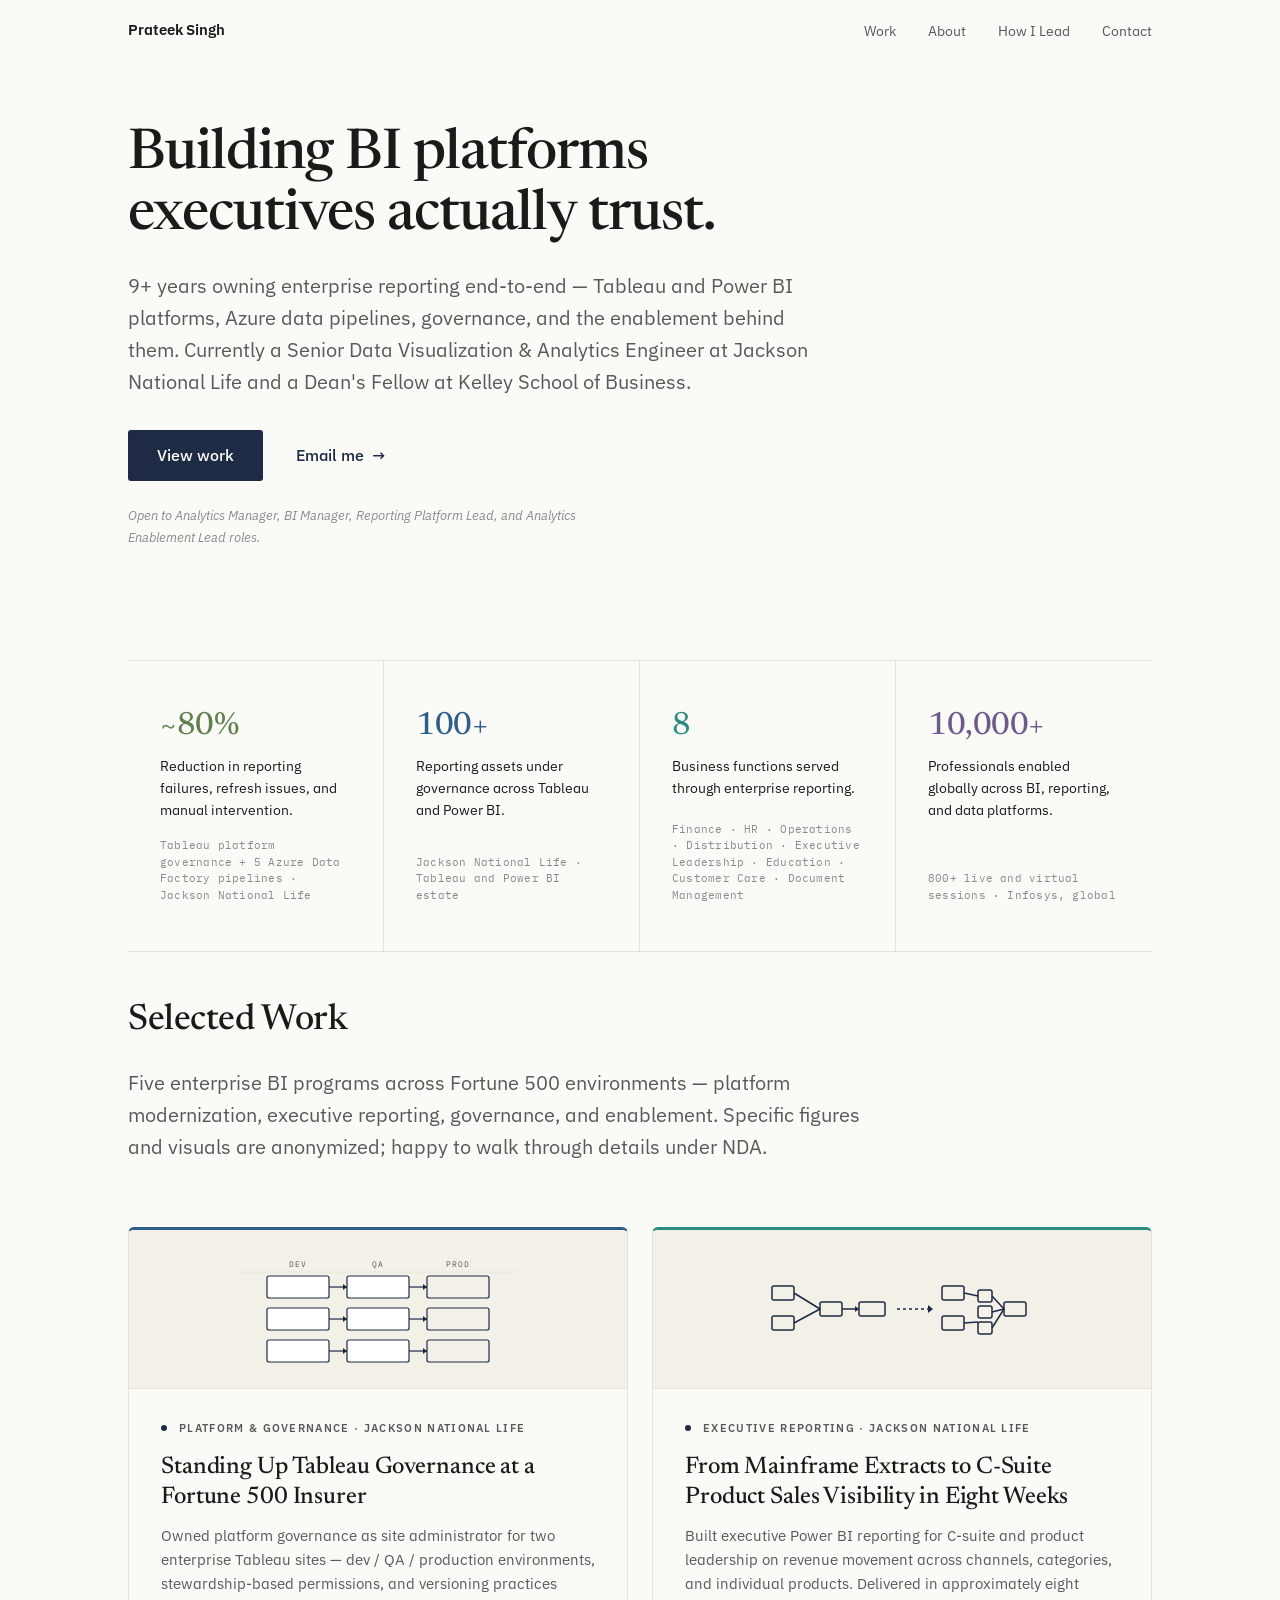
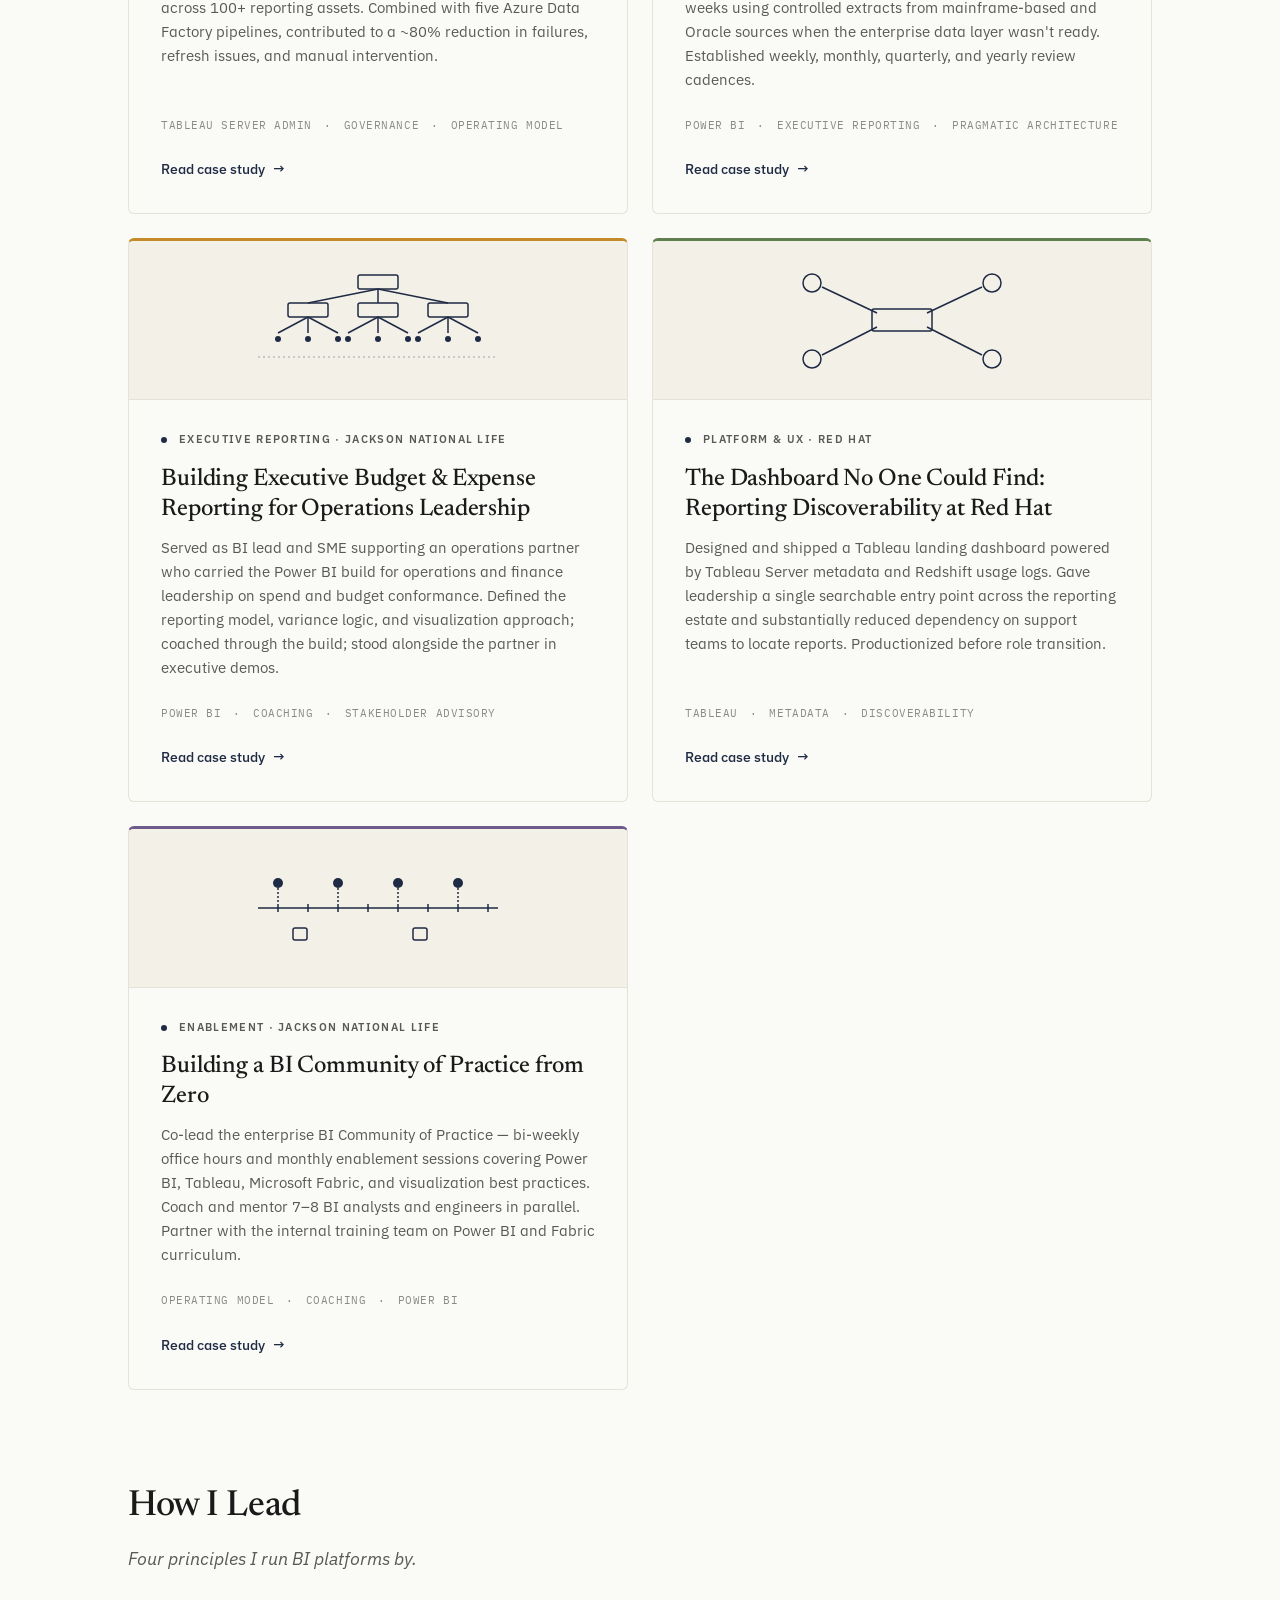
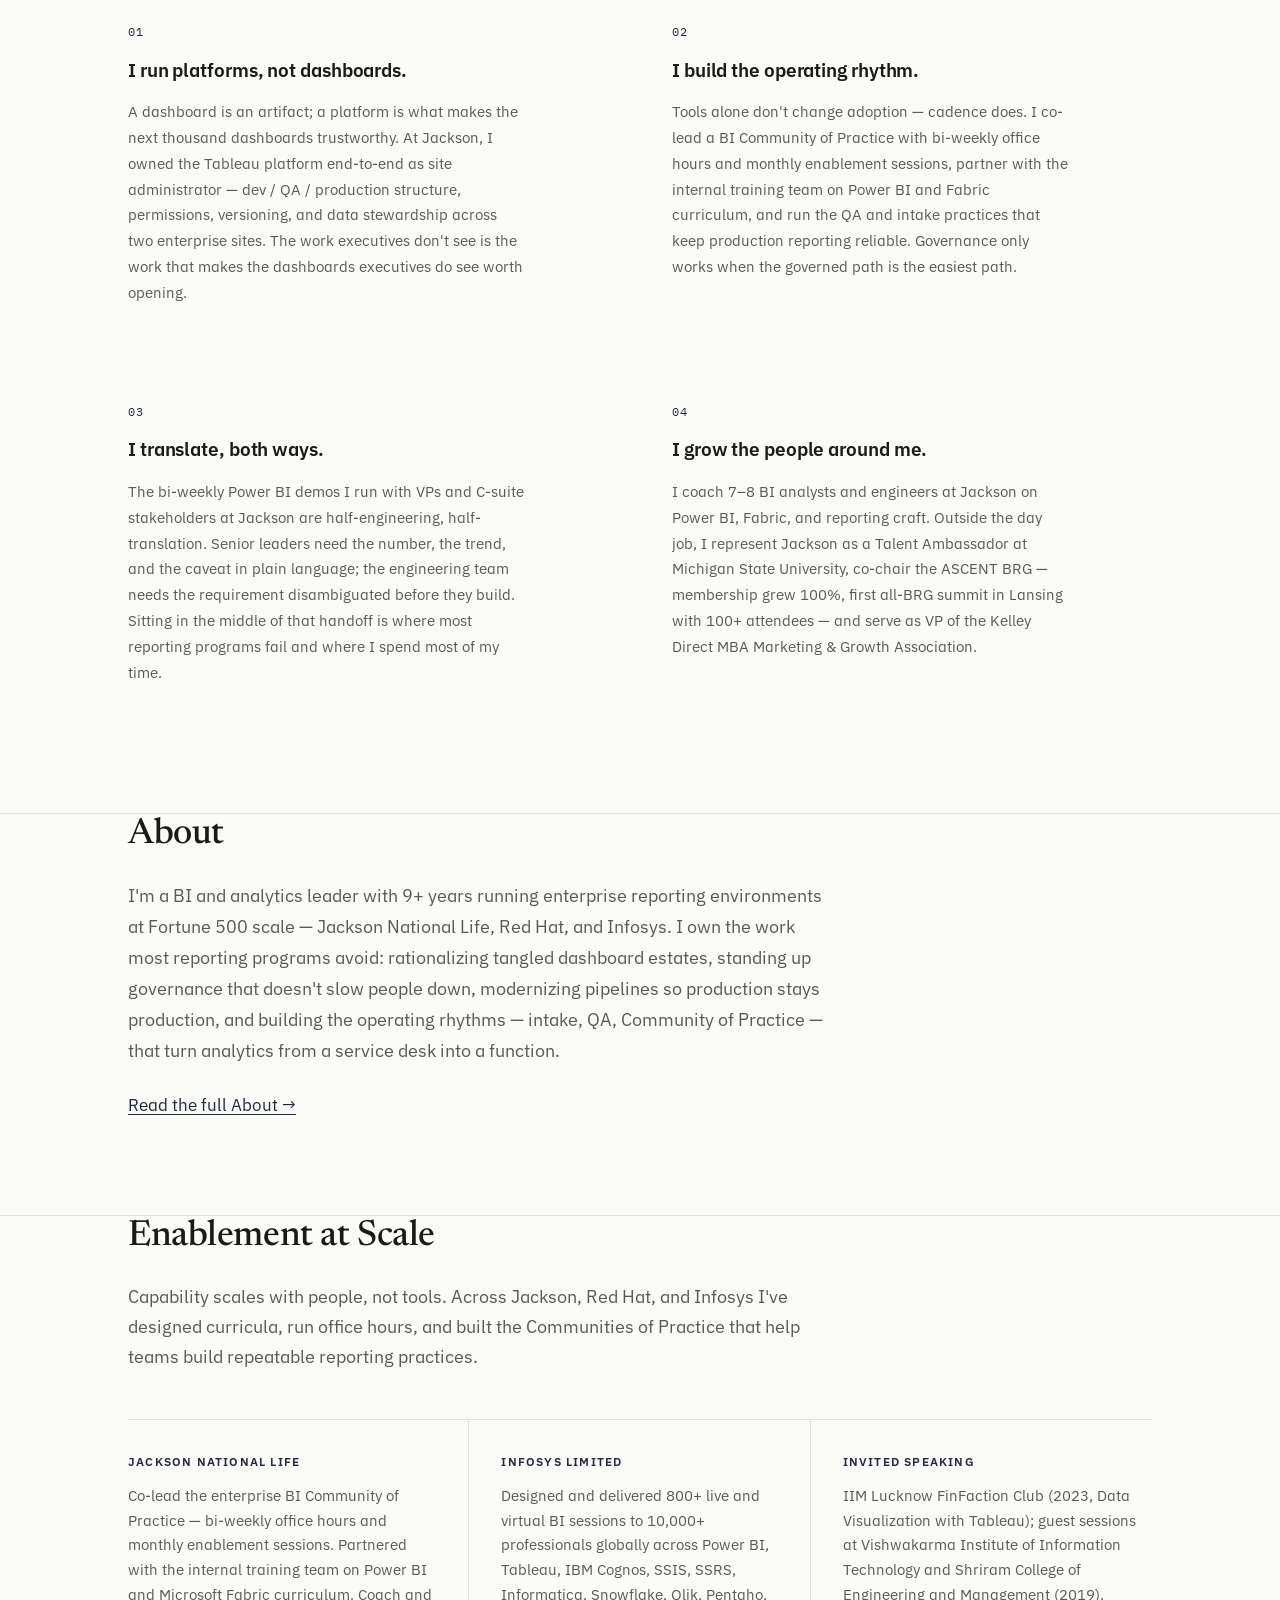
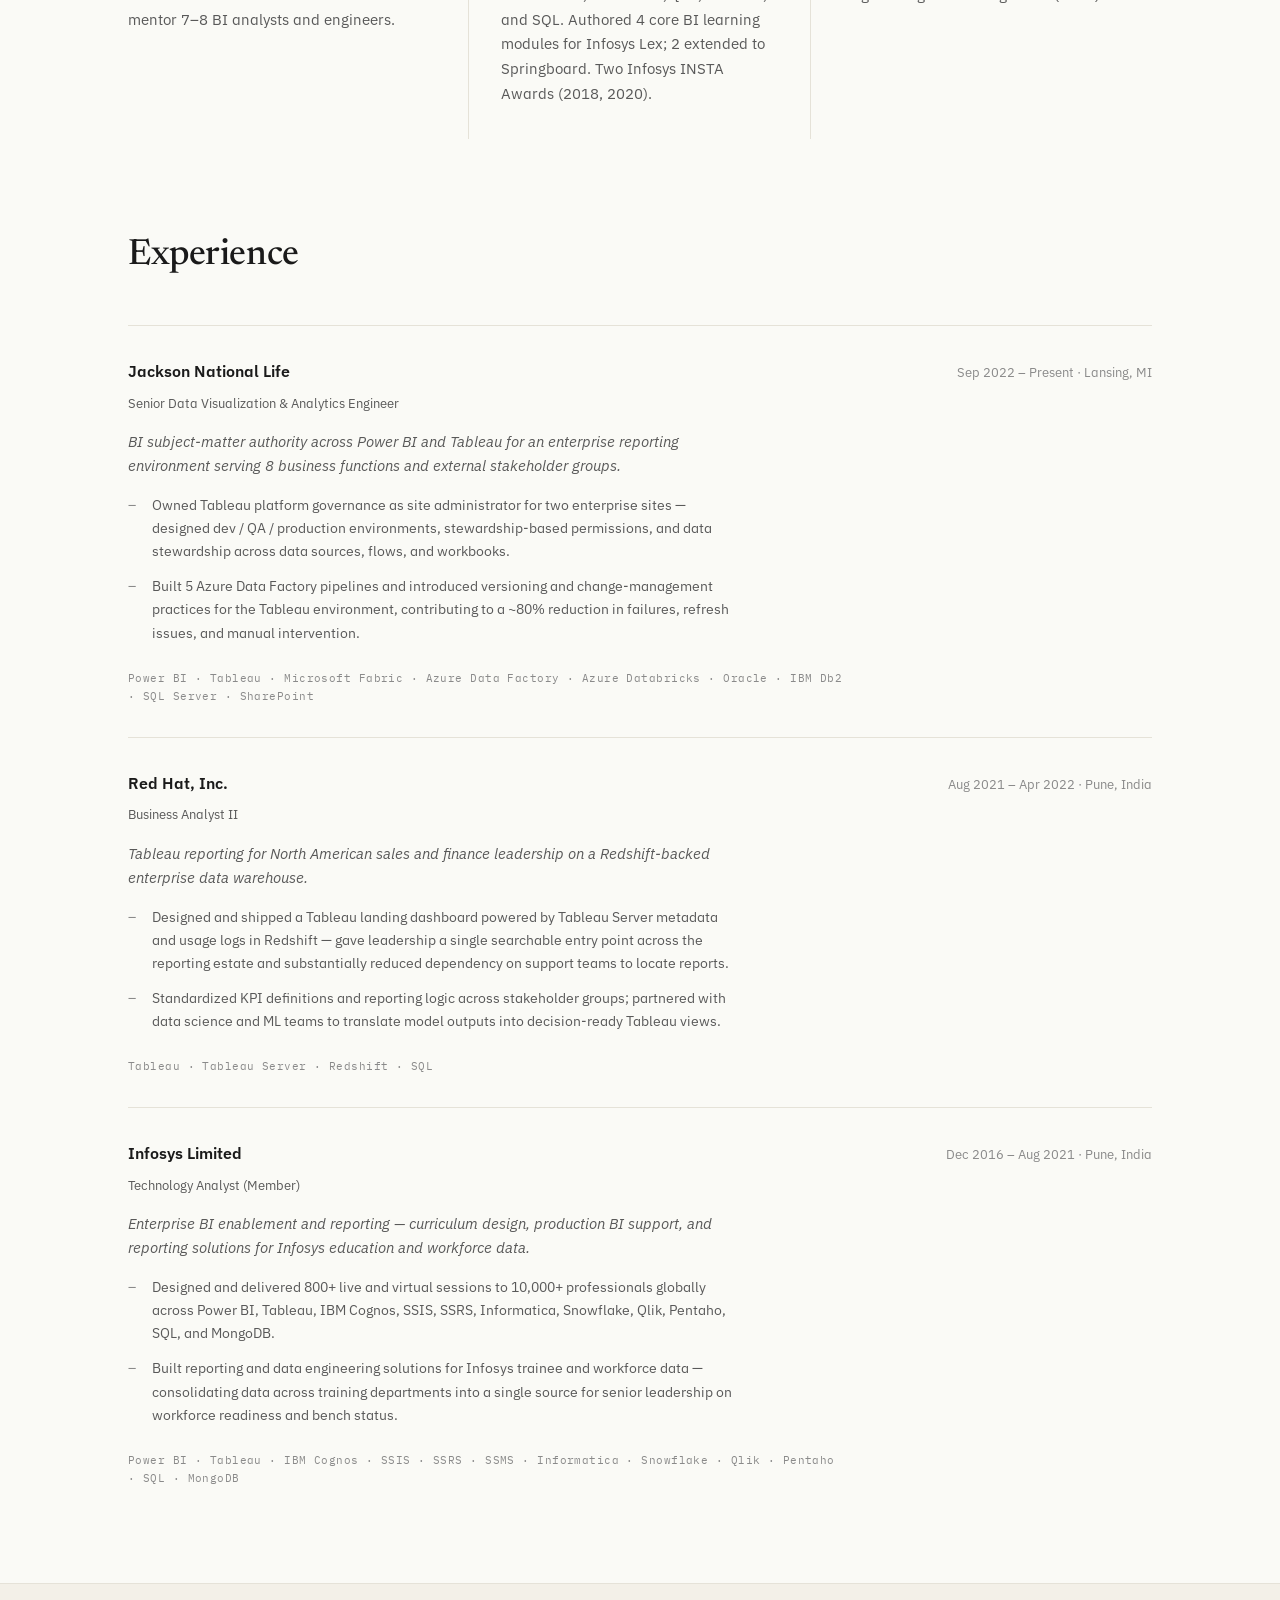
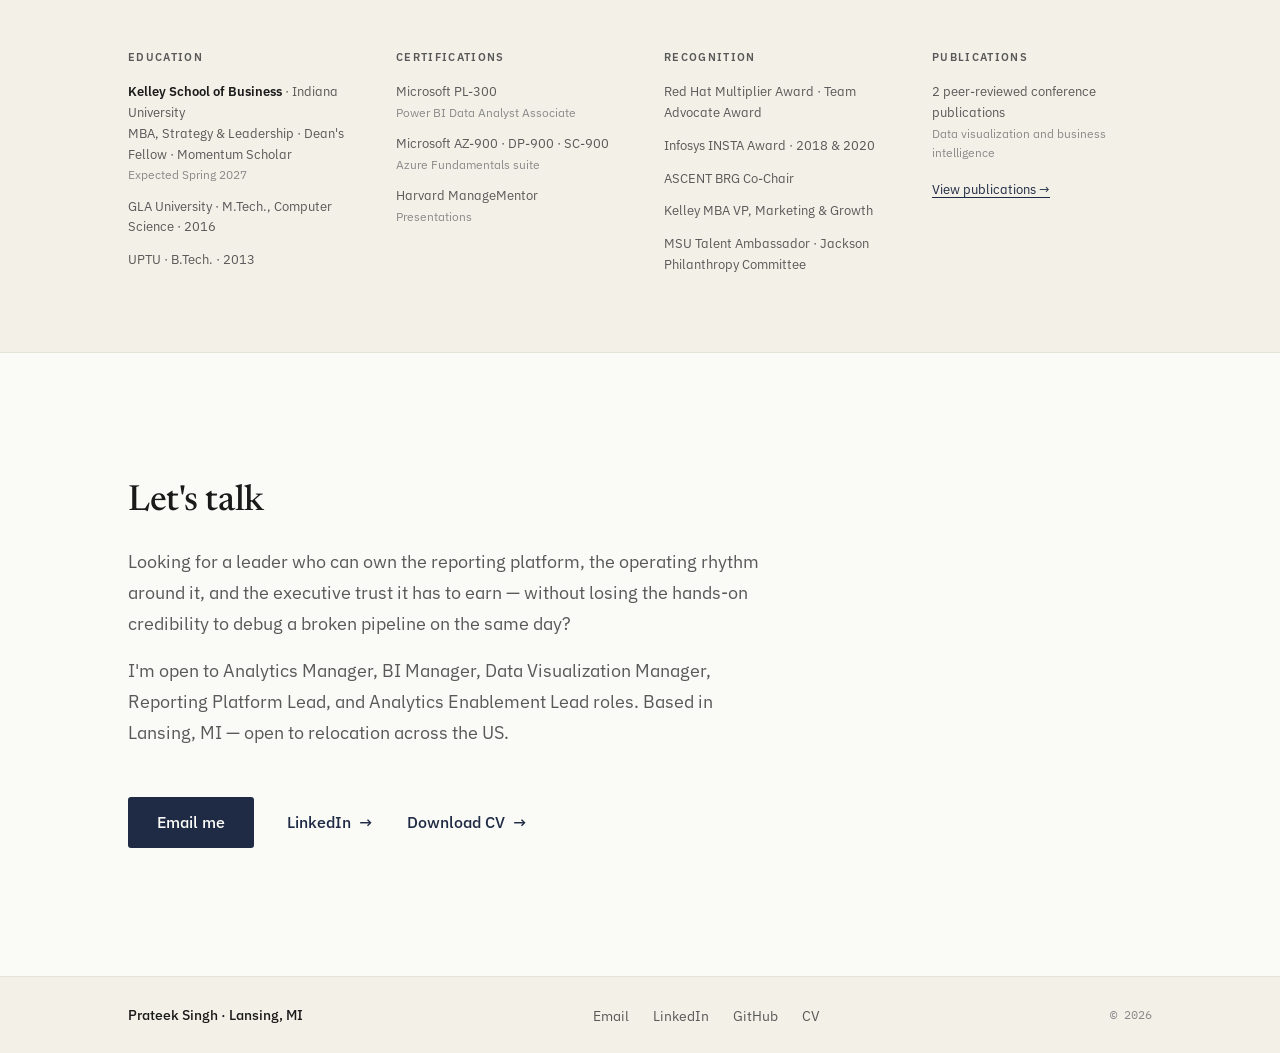
==== index.html @ f52dadfe "Add files via upload" ====
<!DOCTYPE html>
<html lang="en">
<head>
  <meta charset="UTF-8">
  <meta name="viewport" content="width=device-width, initial-scale=1.0">
  <title>Prateek Singh — Analytics &amp; BI Leader</title>
  <meta name="description" content="Building BI platforms executives actually trust. 9+ years owning enterprise reporting end-to-end — Tableau and Power BI platforms, Azure data pipelines, governance, and the enablement behind them.">

  <!-- Open Graph -->
  <meta property="og:title" content="Prateek Singh — Analytics &amp; BI Leader">
  <meta property="og:description" content="Building BI platforms executives actually trust. Reporting platforms, governance, executive reporting, and the teams that run them.">
  <meta property="og:type" content="website">

  <!-- Fonts -->
  <link rel="preconnect" href="https://fonts.googleapis.com">
  <link rel="preconnect" href="https://fonts.gstatic.com" crossorigin>
  <link href="https://fonts.googleapis.com/css2?family=Newsreader:ital,opsz,wght@0,6..72,400;0,6..72,500;0,6..72,600;1,6..72,400&amp;family=IBM+Plex+Sans:wght@400;500;600;700&amp;family=IBM+Plex+Mono:wght@400;500&amp;display=swap" rel="stylesheet">

  <!-- Styles -->
  <link rel="stylesheet" href="styles/tokens.css">
  <link rel="stylesheet" href="styles/base.css">
  <link rel="stylesheet" href="styles/layout.css">
  <link rel="stylesheet" href="styles/components.css">
</head>
<body>

  <a href="#main" class="skip-link">Skip to main content</a>

  <!-- ============================================================
       Site header / Navigation
       ============================================================ -->
  <header class="site-header">
    <nav class="site-nav" aria-label="Primary">
      <a href="./" class="wordmark">Prateek Singh</a>

      <ul class="nav-links">
        <li><a href="./work/">Work</a></li>
        <li><a href="./about/">About</a></li>
        <li><a href="#how-i-lead">How I Lead</a></li>
        <li><a href="#contact">Contact</a></li>
      </ul>

      <button type="button" class="nav-toggle" aria-label="Open navigation menu">Menu</button>
    </nav>
  </header>

  <main id="main">

    <!-- ============================================================
         Hero
         ============================================================ -->
    <section class="hero" aria-labelledby="hero-title">
      <div class="container">
        <h1 id="hero-title" class="hero-title">Building BI platforms executives actually trust.</h1>

        <p class="hero-lead">
          9+ years owning enterprise reporting end-to-end — Tableau and Power BI platforms, Azure data pipelines, governance, and the enablement behind them. Currently a Senior Data Visualization &amp; Analytics Engineer at Jackson National Life and a Dean's Fellow at Kelley School of Business.
        </p>

        <div class="cta-group">
          <a href="#work" class="btn btn-primary btn-lg">View work</a>
          <a href="mailto:prateek.singh22@outlook.com" class="btn btn-secondary btn-lg">Email me <span class="arrow" aria-hidden="true">→</span></a>
        </div>

        <p class="openness">
          Open to Analytics Manager, BI Manager, Reporting Platform Lead, and Analytics Enablement Lead roles.
        </p>
      </div>
    </section>


    <!-- ============================================================
         Four hero metrics
         ============================================================ -->
    <section class="section section--tight" aria-labelledby="metrics-heading">
      <h2 id="metrics-heading" class="sr-only">Career highlights</h2>
      <div class="container">
        <div class="metric-grid">

          <article class="metric metric--green">
            <p class="anchor">~80%</p>
            <p class="body">Reduction in reporting failures, refresh issues, and manual intervention.</p>
            <p class="source">Tableau platform governance + 5 Azure Data Factory pipelines · Jackson National Life</p>
          </article>

          <article class="metric metric--blue">
            <p class="anchor">100+</p>
            <p class="body">Reporting assets under governance across Tableau and Power BI.</p>
            <p class="source">Jackson National Life · Tableau and Power BI estate</p>
          </article>

          <article class="metric metric--teal">
            <p class="anchor">8</p>
            <p class="body">Business functions served through enterprise reporting.</p>
            <p class="source">Finance · HR · Operations · Distribution · Executive Leadership · Education · Customer Care · Document Management</p>
          </article>

          <article class="metric metric--plum">
            <p class="anchor">10,000+</p>
            <p class="body">Professionals enabled globally across BI, reporting, and data platforms.</p>
            <p class="source">800+ live and virtual sessions · Infosys, global</p>
          </article>

        </div>
      </div>
    </section>


    <!-- ============================================================
         Selected Work
         ============================================================ -->
    <section class="section" id="work" aria-labelledby="work-heading">
      <div class="container">

        <h2 id="work-heading">Selected Work</h2>

        <p class="work-intro">
          Five enterprise BI programs across Fortune 500 environments — platform modernization, executive reporting, governance, and enablement. Specific figures and visuals are anonymized; happy to walk through details under NDA.
        </p>

        <div class="card-grid">

          <!-- =================================================
               Card 1 — Tableau Governance
               ================================================= -->
          <article class="case-card case-card--blue">
            <div class="card-visual" aria-hidden="true">
              <!-- Environment & Promotion Model — card preview
                   Simplified: column labels + 3×3 grid; Production column differentiated.
                   Full annotated diagram lives on the case study page. -->
              <svg viewBox="0 0 280 110" xmlns="http://www.w3.org/2000/svg">
                <style>
                  .cv-hdr  { fill: #F3F0E8; }
                  .cv-rule { stroke: #E5E2D8; stroke-width: 0.8; fill: none; }
                  .cv-box  { fill: #FFFFFF; stroke: #1F2A44; stroke-width: 1.2; }
                  .cv-prod { fill: #F3F0E8; stroke: #1F2A44; stroke-width: 1.2; }
                  .cv-arr  { stroke: #1F2A44; stroke-width: 1.2; fill: none; }
                  .cv-ahd  { fill: #1F2A44; stroke: none; }
                  .cv-col  { font-family: 'IBM Plex Mono', monospace; font-size: 8px;
                             letter-spacing: 1px; fill: #595959; text-anchor: middle; dominant-baseline: central; }
                </style>

                <!-- Header band -->
                <rect x="0" y="0" width="280" height="18" class="cv-hdr"/>
                <line x1="0" y1="18" x2="280" y2="18" class="cv-rule"/>

                <!-- Column labels -->
                <text x="60"  y="10" class="cv-col">DEV</text>
                <text x="140" y="10" class="cv-col">QA</text>
                <text x="220" y="10" class="cv-col">PROD</text>

                <!-- Row 1: Data Sources -->
                <rect x="29"  y="22" width="62" height="22" rx="2" class="cv-box"/>
                <rect x="109" y="22" width="62" height="22" rx="2" class="cv-box"/>
                <rect x="189" y="22" width="62" height="22" rx="2" class="cv-prod"/>
                <line x1="91" y1="33" x2="109" y2="33" class="cv-arr"/>
                <polygon points="105,30 109,33 105,36" class="cv-ahd"/>
                <line x1="171" y1="33" x2="189" y2="33" class="cv-arr"/>
                <polygon points="185,30 189,33 185,36" class="cv-ahd"/>

                <!-- Row 2: Flows -->
                <rect x="29"  y="54" width="62" height="22" rx="2" class="cv-box"/>
                <rect x="109" y="54" width="62" height="22" rx="2" class="cv-box"/>
                <rect x="189" y="54" width="62" height="22" rx="2" class="cv-prod"/>
                <line x1="91" y1="65" x2="109" y2="65" class="cv-arr"/>
                <polygon points="105,62 109,65 105,68" class="cv-ahd"/>
                <line x1="171" y1="65" x2="189" y2="65" class="cv-arr"/>
                <polygon points="185,62 189,65 185,68" class="cv-ahd"/>

                <!-- Row 3: Workbooks -->
                <rect x="29"  y="86" width="62" height="22" rx="2" class="cv-box"/>
                <rect x="109" y="86" width="62" height="22" rx="2" class="cv-box"/>
                <rect x="189" y="86" width="62" height="22" rx="2" class="cv-prod"/>
                <line x1="91" y1="97" x2="109" y2="97" class="cv-arr"/>
                <polygon points="105,94 109,97 105,100" class="cv-ahd"/>
                <line x1="171" y1="97" x2="189" y2="97" class="cv-arr"/>
                <polygon points="185,94 189,97 185,100" class="cv-ahd"/>
              </svg>
            </div>
            <div class="card-body">
              <div class="category-badge"><span class="dot dot--blue"></span>Platform &amp; Governance · Jackson National Life</div>
              <h3 class="case-title">Standing Up Tableau Governance at a Fortune 500 Insurer</h3>
              <p class="summary">
                Owned platform governance as site administrator for two enterprise Tableau sites — dev / QA / production environments, stewardship-based permissions, and versioning practices across 100+ reporting assets. Combined with five Azure Data Factory pipelines, contributed to a ~80% reduction in failures, refresh issues, and manual intervention.
              </p>
              <ul class="tags">
                <li class="tag">Tableau Server Admin</li>
                <li class="tag">Governance</li>
                <li class="tag">Operating Model</li>
              </ul>
              <a href="./work/tableau-governance/" class="case-cta">Read case study <span class="arrow" aria-hidden="true">→</span></a>
            </div>
          </article>


          <!-- =================================================
               Card 2 — Eight-Week C-Suite Product Sales
               ================================================= -->
          <article class="case-card case-card--teal">
            <div class="card-visual" aria-hidden="true">
              <!-- Interim → target architecture, two-state -->
              <svg viewBox="0 0 280 110" xmlns="http://www.w3.org/2000/svg">
                <g stroke="#1F2A44" stroke-width="1.5" fill="none">
                  <!-- Left cluster: interim -->
                  <rect x="10" y="32" width="22" height="14" rx="2"/>
                  <rect x="10" y="62" width="22" height="14" rx="2"/>
                  <line x1="32" y1="39" x2="58" y2="55"/>
                  <line x1="32" y1="69" x2="58" y2="55"/>
                  <rect x="58" y="48" width="22" height="14" rx="2"/>
                  <line x1="80" y1="55" x2="96" y2="55"/>
                  <polygon points="93,52 97,55 93,58" fill="#1F2A44" stroke="none"/>
                  <rect x="97" y="48" width="26" height="14" rx="2"/>

                  <!-- Migration arrow -->
                  <line x1="135" y1="55" x2="170" y2="55" stroke-dasharray="3 3"/>
                  <polygon points="166,51 171,55 166,59" fill="#1F2A44" stroke="none"/>

                  <!-- Right cluster: target with staged layers -->
                  <rect x="180" y="32" width="22" height="14" rx="2"/>
                  <rect x="180" y="62" width="22" height="14" rx="2"/>
                  <line x1="202" y1="39" x2="216" y2="42"/>
                  <line x1="202" y1="69" x2="216" y2="68"/>
                  <rect x="216" y="36" width="14" height="12" rx="2"/>
                  <rect x="216" y="52" width="14" height="12" rx="2"/>
                  <rect x="216" y="68" width="14" height="12" rx="2"/>
                  <line x1="230" y1="42" x2="242" y2="55"/>
                  <line x1="230" y1="58" x2="242" y2="55"/>
                  <line x1="230" y1="74" x2="242" y2="55"/>
                  <rect x="242" y="48" width="22" height="14" rx="2"/>
                </g>
              </svg>
            </div>
            <div class="card-body">
              <div class="category-badge"><span class="dot dot--teal"></span>Executive Reporting · Jackson National Life</div>
              <h3 class="case-title">From Mainframe Extracts to C-Suite Product Sales Visibility in Eight Weeks</h3>
              <p class="summary">
                Built executive Power BI reporting for C-suite and product leadership on revenue movement across channels, categories, and individual products. Delivered in approximately eight weeks using controlled extracts from mainframe-based and Oracle sources when the enterprise data layer wasn't ready. Established weekly, monthly, quarterly, and yearly review cadences.
              </p>
              <ul class="tags">
                <li class="tag">Power BI</li>
                <li class="tag">Executive Reporting</li>
                <li class="tag">Pragmatic Architecture</li>
              </ul>
              <a href="./work/c-suite-product-sales/" class="case-cta">Read case study <span class="arrow" aria-hidden="true">→</span></a>
            </div>
          </article>


          <!-- =================================================
               Card 3 — Executive Budget & Expense Reporting
               ================================================= -->
          <article class="case-card case-card--amber">
            <div class="card-visual" aria-hidden="true">
              <!-- Spend rollup hierarchy: 3-level org tree -->
              <svg viewBox="0 0 280 110" xmlns="http://www.w3.org/2000/svg">
                <g stroke="#1F2A44" stroke-width="1.5" fill="none">
                  <!-- Top node -->
                  <rect x="120" y="10" width="40" height="14" rx="2"/>
                  <!-- Connectors to level 2 -->
                  <line x1="140" y1="24" x2="70"  y2="38"/>
                  <line x1="140" y1="24" x2="140" y2="38"/>
                  <line x1="140" y1="24" x2="210" y2="38"/>
                  <!-- Level 2 nodes -->
                  <rect x="50"  y="38" width="40" height="14" rx="2"/>
                  <rect x="120" y="38" width="40" height="14" rx="2"/>
                  <rect x="190" y="38" width="40" height="14" rx="2"/>
                  <!-- Connectors to level 3 -->
                  <line x1="70"  y1="52" x2="40"  y2="68"/>
                  <line x1="70"  y1="52" x2="70"  y2="68"/>
                  <line x1="70"  y1="52" x2="100" y2="68"/>
                  <line x1="140" y1="52" x2="110" y2="68"/>
                  <line x1="140" y1="52" x2="140" y2="68"/>
                  <line x1="140" y1="52" x2="170" y2="68"/>
                  <line x1="210" y1="52" x2="180" y2="68"/>
                  <line x1="210" y1="52" x2="210" y2="68"/>
                  <line x1="210" y1="52" x2="240" y2="68"/>
                </g>
                <g fill="#1F2A44">
                  <circle cx="40"  cy="74" r="3"/>
                  <circle cx="70"  cy="74" r="3"/>
                  <circle cx="100" cy="74" r="3"/>
                  <circle cx="110" cy="74" r="3"/>
                  <circle cx="140" cy="74" r="3"/>
                  <circle cx="170" cy="74" r="3"/>
                  <circle cx="180" cy="74" r="3"/>
                  <circle cx="210" cy="74" r="3"/>
                  <circle cx="240" cy="74" r="3"/>
                </g>
                <!-- Variance band hint -->
                <g stroke="#1F2A44" stroke-width="1" fill="none" opacity="0.4">
                  <line x1="20" y1="92" x2="260" y2="92" stroke-dasharray="2 3"/>
                </g>
              </svg>
            </div>
            <div class="card-body">
              <div class="category-badge"><span class="dot dot--amber"></span>Executive Reporting · Jackson National Life</div>
              <h3 class="case-title">Building Executive Budget &amp; Expense Reporting for Operations Leadership</h3>
              <p class="summary">
                Served as BI lead and SME supporting an operations partner who carried the Power BI build for operations and finance leadership on spend and budget conformance. Defined the reporting model, variance logic, and visualization approach; coached through the build; stood alongside the partner in executive demos.
              </p>
              <ul class="tags">
                <li class="tag">Power BI</li>
                <li class="tag">Coaching</li>
                <li class="tag">Stakeholder Advisory</li>
              </ul>
              <a href="./work/executive-budget/" class="case-cta">Read case study <span class="arrow" aria-hidden="true">→</span></a>
            </div>
          </article>


          <!-- =================================================
               Card 4 — Discoverability at Red Hat
               ================================================= -->
          <article class="case-card case-card--green">
            <div class="card-visual" aria-hidden="true">
              <!-- Hub-and-spoke: landing dashboard with 4 discovery patterns -->
              <svg viewBox="0 0 280 110" xmlns="http://www.w3.org/2000/svg">
                <g stroke="#1F2A44" stroke-width="1.5" fill="none">
                  <!-- Central hub -->
                  <rect x="110" y="44" width="60" height="22" rx="2"/>
                  <!-- Upper-left spoke -->
                  <line x1="115" y1="48" x2="60"  y2="22"/>
                  <circle cx="50" cy="18" r="9"/>
                  <!-- Upper-right spoke -->
                  <line x1="165" y1="48" x2="220" y2="22"/>
                  <circle cx="230" cy="18" r="9"/>
                  <!-- Lower-left spoke -->
                  <line x1="115" y1="62" x2="60"  y2="90"/>
                  <circle cx="50" cy="94" r="9"/>
                  <!-- Lower-right spoke -->
                  <line x1="165" y1="62" x2="220" y2="90"/>
                  <circle cx="230" cy="94" r="9"/>
                </g>
              </svg>
            </div>
            <div class="card-body">
              <div class="category-badge"><span class="dot dot--green"></span>Platform &amp; UX · Red Hat</div>
              <h3 class="case-title">The Dashboard No One Could Find: Reporting Discoverability at Red Hat</h3>
              <p class="summary">
                Designed and shipped a Tableau landing dashboard powered by Tableau Server metadata and Redshift usage logs. Gave leadership a single searchable entry point across the reporting estate and substantially reduced dependency on support teams to locate reports. Productionized before role transition.
              </p>
              <ul class="tags">
                <li class="tag">Tableau</li>
                <li class="tag">Metadata</li>
                <li class="tag">Discoverability</li>
              </ul>
              <a href="./work/dashboard-discovery/" class="case-cta">Read case study <span class="arrow" aria-hidden="true">→</span></a>
            </div>
          </article>


          <!-- =================================================
               Card 5 — BI Community of Practice
               ================================================= -->
          <article class="case-card case-card--plum">
            <div class="card-visual" aria-hidden="true">
              <!-- Operating rhythm: cadence timeline with bi-weekly OH + monthly enablement -->
              <svg viewBox="0 0 280 110" xmlns="http://www.w3.org/2000/svg">
                <g stroke="#1F2A44" stroke-width="1.5" fill="none">
                  <!-- Timeline baseline -->
                  <line x1="20" y1="55" x2="260" y2="55"/>
                  <!-- Week ticks -->
                  <line x1="40"  y1="51" x2="40"  y2="59"/>
                  <line x1="70"  y1="51" x2="70"  y2="59"/>
                  <line x1="100" y1="51" x2="100" y2="59"/>
                  <line x1="130" y1="51" x2="130" y2="59"/>
                  <line x1="160" y1="51" x2="160" y2="59"/>
                  <line x1="190" y1="51" x2="190" y2="59"/>
                  <line x1="220" y1="51" x2="220" y2="59"/>
                  <line x1="250" y1="51" x2="250" y2="59"/>
                  <!-- Bi-weekly office hours: dots above + connecting dashed -->
                  <line x1="40"  y1="35" x2="40"  y2="51" stroke-dasharray="2 2"/>
                  <line x1="100" y1="35" x2="100" y2="51" stroke-dasharray="2 2"/>
                  <line x1="160" y1="35" x2="160" y2="51" stroke-dasharray="2 2"/>
                  <line x1="220" y1="35" x2="220" y2="51" stroke-dasharray="2 2"/>
                </g>
                <g fill="#1F2A44">
                  <circle cx="40"  cy="30" r="5"/>
                  <circle cx="100" cy="30" r="5"/>
                  <circle cx="160" cy="30" r="5"/>
                  <circle cx="220" cy="30" r="5"/>
                </g>
                <!-- Monthly enablement: larger blocks below baseline -->
                <g stroke="#1F2A44" stroke-width="1.5" fill="none">
                  <rect x="55"  y="75" width="14" height="12" rx="2"/>
                  <rect x="175" y="75" width="14" height="12" rx="2"/>
                </g>
              </svg>
            </div>
            <div class="card-body">
              <div class="category-badge"><span class="dot dot--plum"></span>Enablement · Jackson National Life</div>
              <h3 class="case-title">Building a BI Community of Practice from Zero</h3>
              <p class="summary">
                Co-lead the enterprise BI Community of Practice — bi-weekly office hours and monthly enablement sessions covering Power BI, Tableau, Microsoft Fabric, and visualization best practices. Coach and mentor 7–8 BI analysts and engineers in parallel. Partner with the internal training team on Power BI and Fabric curriculum.
              </p>
              <ul class="tags">
                <li class="tag">Operating Model</li>
                <li class="tag">Coaching</li>
                <li class="tag">Power BI</li>
              </ul>
              <a href="./work/bi-cop/" class="case-cta">Read case study <span class="arrow" aria-hidden="true">→</span></a>
            </div>
          </article>

        </div>
      </div>
    </section>



    <!-- ============================================================
         How I Lead
         ============================================================ -->
    <section class="section section--large" id="how-i-lead" aria-labelledby="hil-heading">
      <div class="container">

        <h2 id="hil-heading">How I Lead</h2>
        <p class="section-intro">Four principles I run BI platforms by.</p>

        <div class="principle-grid">

          <article class="principle">
            <span class="principle-num" aria-hidden="true">01</span>
            <h3 class="principle-title">I run platforms, not dashboards.</h3>
            <p class="principle-body">A dashboard is an artifact; a platform is what makes the next thousand dashboards trustworthy. At Jackson, I owned the Tableau platform end-to-end as site administrator — dev / QA / production structure, permissions, versioning, and data stewardship across two enterprise sites. The work executives don't see is the work that makes the dashboards executives do see worth opening.</p>
          </article>

          <article class="principle">
            <span class="principle-num" aria-hidden="true">02</span>
            <h3 class="principle-title">I build the operating rhythm.</h3>
            <p class="principle-body">Tools alone don't change adoption — cadence does. I co-lead a BI Community of Practice with bi-weekly office hours and monthly enablement sessions, partner with the internal training team on Power BI and Fabric curriculum, and run the QA and intake practices that keep production reporting reliable. Governance only works when the governed path is the easiest path.</p>
          </article>

          <article class="principle">
            <span class="principle-num" aria-hidden="true">03</span>
            <h3 class="principle-title">I translate, both ways.</h3>
            <p class="principle-body">The bi-weekly Power BI demos I run with VPs and C-suite stakeholders at Jackson are half-engineering, half-translation. Senior leaders need the number, the trend, and the caveat in plain language; the engineering team needs the requirement disambiguated before they build. Sitting in the middle of that handoff is where most reporting programs fail and where I spend most of my time.</p>
          </article>

          <article class="principle">
            <span class="principle-num" aria-hidden="true">04</span>
            <h3 class="principle-title">I grow the people around me.</h3>
            <p class="principle-body">I coach 7–8 BI analysts and engineers at Jackson on Power BI, Fabric, and reporting craft. Outside the day job, I represent Jackson as a Talent Ambassador at Michigan State University, co-chair the ASCENT BRG — membership grew 100%, first all-BRG summit in Lansing with 100+ attendees — and serve as VP of the Kelley Direct MBA Marketing &amp; Growth Association.</p>
          </article>

        </div>
      </div>
    </section>


    <!-- ============================================================
         About preview
         ============================================================ -->
    <section class="section about-preview" aria-labelledby="about-heading">
      <div class="container">

        <h2 id="about-heading">About</h2>
        <p class="about-body" id="about-intro">I'm a BI and analytics leader with 9+ years running enterprise reporting environments at Fortune 500 scale — Jackson National Life, Red Hat, and Infosys. I own the work most reporting programs avoid: rationalizing tangled dashboard estates, standing up governance that doesn't slow people down, modernizing pipelines so production stays production, and building the operating rhythms — intake, QA, Community of Practice — that turn analytics from a service desk into a function.</p>

        <a href="./about/" class="case-cta" style="margin-top:var(--s-5);display:inline-block;">Read the full About <span class="arrow" aria-hidden="true">→</span></a>

      </div>
    </section>


    <!-- ============================================================
         Enablement at Scale
         ============================================================ -->
    <section class="section" aria-labelledby="enablement-heading">
      <div class="container">

        <h2 id="enablement-heading">Enablement at Scale</h2>
        <p class="enablement-intro">Capability scales with people, not tools. Across Jackson, Red Hat, and Infosys I've designed curricula, run office hours, and built the Communities of Practice that help teams build repeatable reporting practices.</p>

        <div class="enablement-grid">

          <div class="enablement-item">
            <p class="enablement-company">Jackson National Life</p>
            <p class="enablement-desc">Co-lead the enterprise BI Community of Practice — bi-weekly office hours and monthly enablement sessions. Partnered with the internal training team on Power BI and Microsoft Fabric curriculum. Coach and mentor 7–8 BI analysts and engineers.</p>
          </div>

          <div class="enablement-item">
            <p class="enablement-company">Infosys Limited</p>
            <p class="enablement-desc">Designed and delivered 800+ live and virtual BI sessions to 10,000+ professionals globally across Power BI, Tableau, IBM Cognos, SSIS, SSRS, Informatica, Snowflake, Qlik, Pentaho, and SQL. Authored 4 core BI learning modules for Infosys Lex; 2 extended to Springboard. Two Infosys INSTA Awards (2018, 2020).</p>
          </div>

          <div class="enablement-item">
            <p class="enablement-company">Invited Speaking</p>
            <p class="enablement-desc">IIM Lucknow FinFaction Club (2023, Data Visualization with Tableau); guest sessions at Vishwakarma Institute of Information Technology and Shriram College of Engineering and Management (2019).</p>
          </div>

        </div>
      </div>
    </section>


    <!-- ============================================================
         Experience (compressed — 2 bullets per role)
         ============================================================ -->
    <section class="section" aria-labelledby="exp-heading">
      <div class="container">

        <h2 id="exp-heading">Experience</h2>

        <div class="role-list">

          <!-- Jackson National Life -->
          <article class="role-block">
            <header class="role-header">
              <span class="role-company">Jackson National Life</span>
              <span class="role-meta">Sep 2022 – Present · Lansing, MI</span>
            </header>
            <p class="role-title">Senior Data Visualization &amp; Analytics Engineer</p>
            <p class="role-scope">BI subject-matter authority across Power BI and Tableau for an enterprise reporting environment serving 8 business functions and external stakeholder groups.</p>
            <ul class="role-bullets">
              <li>Owned Tableau platform governance as site administrator for two enterprise sites — designed dev / QA / production environments, stewardship-based permissions, and data stewardship across data sources, flows, and workbooks.</li>
              <li>Built 5 Azure Data Factory pipelines and introduced versioning and change-management practices for the Tableau environment, contributing to a ~80% reduction in failures, refresh issues, and manual intervention.</li>
            </ul>
            <p class="role-tech">Power BI · Tableau · Microsoft Fabric · Azure Data Factory · Azure Databricks · Oracle · IBM Db2 · SQL Server · SharePoint</p>
          </article>

          <!-- Red Hat, Inc. -->
          <article class="role-block">
            <header class="role-header">
              <span class="role-company">Red Hat, Inc.</span>
              <span class="role-meta">Aug 2021 – Apr 2022 · Pune, India</span>
            </header>
            <p class="role-title">Business Analyst II</p>
            <p class="role-scope">Tableau reporting for North American sales and finance leadership on a Redshift-backed enterprise data warehouse.</p>
            <ul class="role-bullets">
              <li>Designed and shipped a Tableau landing dashboard powered by Tableau Server metadata and usage logs in Redshift — gave leadership a single searchable entry point across the reporting estate and substantially reduced dependency on support teams to locate reports.</li>
              <li>Standardized KPI definitions and reporting logic across stakeholder groups; partnered with data science and ML teams to translate model outputs into decision-ready Tableau views.</li>
            </ul>
            <p class="role-tech">Tableau · Tableau Server · Redshift · SQL</p>
          </article>

          <!-- Infosys Limited -->
          <article class="role-block">
            <header class="role-header">
              <span class="role-company">Infosys Limited</span>
              <span class="role-meta">Dec 2016 – Aug 2021 · Pune, India</span>
            </header>
            <p class="role-title">Technology Analyst (Member)</p>
            <p class="role-scope">Enterprise BI enablement and reporting — curriculum design, production BI support, and reporting solutions for Infosys education and workforce data.</p>
            <ul class="role-bullets">
              <li>Designed and delivered 800+ live and virtual sessions to 10,000+ professionals globally across Power BI, Tableau, IBM Cognos, SSIS, SSRS, Informatica, Snowflake, Qlik, Pentaho, SQL, and MongoDB.</li>
              <li>Built reporting and data engineering solutions for Infosys trainee and workforce data — consolidating data across training departments into a single source for senior leadership on workforce readiness and bench status.</li>
            </ul>
            <p class="role-tech">Power BI · Tableau · IBM Cognos · SSIS · SSRS · SSMS · Informatica · Snowflake · Qlik · Pentaho · SQL · MongoDB</p>
          </article>

        </div>
      </div>
    </section>


    <!-- ============================================================
         Credentials band
         ============================================================ -->
    <section class="credentials-band" aria-label="Education, certifications, recognition, and publications">
      <div class="container">
        <div class="credentials-grid">

          <div class="credentials-group">
            <p class="cred-heading">Education</p>
            <p class="cred-item"><strong>Kelley School of Business</strong> · Indiana University<br>MBA, Strategy &amp; Leadership · Dean's Fellow · Momentum Scholar<br><span class="cred-detail">Expected Spring 2027</span></p>
            <p class="cred-item">GLA University · M.Tech., Computer Science · 2016</p>
            <p class="cred-item">UPTU · B.Tech. · 2013</p>
          </div>

          <div class="credentials-group">
            <p class="cred-heading">Certifications</p>
            <p class="cred-item">Microsoft PL-300<br><span class="cred-detail">Power BI Data Analyst Associate</span></p>
            <p class="cred-item">Microsoft AZ-900 · DP-900 · SC-900<br><span class="cred-detail">Azure Fundamentals suite</span></p>
            <p class="cred-item">Harvard ManageMentor<br><span class="cred-detail">Presentations</span></p>
          </div>

          <div class="credentials-group">
            <p class="cred-heading">Recognition</p>
            <p class="cred-item">Red Hat Multiplier Award · Team Advocate Award</p>
            <p class="cred-item">Infosys INSTA Award · 2018 &amp; 2020</p>
            <p class="cred-item">ASCENT BRG Co-Chair</p>
            <p class="cred-item">Kelley MBA VP, Marketing &amp; Growth</p>
            <p class="cred-item">MSU Talent Ambassador · Jackson Philanthropy Committee</p>
          </div>

          <div class="credentials-group">
            <p class="cred-heading">Publications</p>
            <p class="cred-item">2 peer-reviewed conference publications<br><span class="cred-detail">Data visualization and business intelligence</span></p>
            <a href="./about/#publications" class="cred-link">View publications →</a>
          </div>

        </div>
      </div>
    </section>


    <!-- ============================================================
         Contact CTA
         ============================================================ -->
    <section class="contact-band" id="contact" aria-labelledby="contact-heading">
      <div class="container">

        <h2 id="contact-heading">Let's talk</h2>
        <div class="contact-body">
          <p>Looking for a leader who can own the reporting platform, the operating rhythm around it, and the executive trust it has to earn — without losing the hands-on credibility to debug a broken pipeline on the same day?</p>
          <p>I'm open to Analytics Manager, BI Manager, Data Visualization Manager, Reporting Platform Lead, and Analytics Enablement Lead roles. Based in Lansing, MI — open to relocation across the US.</p>
        </div>

        <div class="cta-group" style="margin-top: var(--s-7);">
          <a href="mailto:prateek.singh22@outlook.com" class="btn btn-primary btn-lg">Email me</a>
          <a href="https://www.linkedin.com/in/prateeksingh22" target="_blank" rel="noopener noreferrer" class="btn btn-secondary btn-lg">LinkedIn <span class="arrow" aria-hidden="true">→</span></a>
          <a href="./cv/Prateek_Singh_Resume.pdf" class="btn btn-secondary btn-lg">Download CV <span class="arrow" aria-hidden="true">→</span></a>
        </div>

      </div>
    </section>

  </main>


  <!-- ============================================================
       Footer
       ============================================================ -->
  <footer class="site-footer">
    <div class="container site-footer-inner">
      <span class="footer-identity">Prateek Singh · Lansing, MI</span>
      <ul class="footer-links">
        <li><a href="mailto:prateek.singh22@outlook.com">Email</a></li>
        <li><a href="https://www.linkedin.com/in/prateeksingh22" target="_blank" rel="noopener noreferrer">LinkedIn</a></li>
        <li><a href="https://github.com/prateeks-viz" target="_blank" rel="noopener noreferrer">GitHub</a></li>
        <li><a href="./cv/Prateek_Singh_Resume.pdf">CV</a></li>
      </ul>
      <span class="footer-year">© 2026</span>
    </div>
  </footer>


  <script src="js/nav.js" defer></script>
</body>
</html>
---- styles/tokens.css ----
/* ============================================================
   Design Tokens · Prateek Singh portfolio
   The system in code. Reference these variables everywhere.
   Do not redefine values inline.
   ============================================================ */

:root {

  /* Color */
  --paper:         #FAFAF6;
  --paper-elev:    #FFFFFF;
  --paper-warm:    #F3F0E8;
  --ink:           #1A1A1A;
  --ink-muted:     #595959;
  --ink-faint:     #8A8A8A;
  --accent:        #1F2A44;
  --accent-hover:  #14182A;
  --rule:          #E5E2D8;
  --rule-strong:   #C5C2B8;

  /* Semantic visualization palette — restrained, professional */
  /* Use only as controlled cues: card accents, SVG strokes, metric markers */
  --viz-blue:        #2F5D8C;   /* platform / governance          */
  --viz-teal:        #2A8C82;   /* data / flow / reporting        */
  --viz-amber:       #C58A2A;   /* decision / insight / review    */
  --viz-plum:        #6F5A8C;   /* enablement / people            */
  --viz-green:       #5F7F4F;   /* improvement / maturity         */
  --viz-blue-soft:   #EEF3F8;
  --viz-teal-soft:   #EEF5F4;
  --viz-amber-soft:  #FAF4E8;
  --viz-plum-soft:   #F3F0F8;
  --viz-green-soft:  #EFF3EC;

  /* Type families */
  --serif: 'Newsreader', Georgia, 'Times New Roman', serif;
  --sans:  'IBM Plex Sans', system-ui, -apple-system, sans-serif;
  --mono:  'IBM Plex Mono', ui-monospace, monospace;

  /* Spacing (8px base) */
  --s-1:   4px;
  --s-2:   8px;
  --s-3:  12px;
  --s-4:  16px;
  --s-5:  24px;
  --s-6:  32px;
  --s-7:  48px;
  --s-8:  64px;
  --s-9:  96px;
  --s-10: 128px;

  /* Radius */
  --r-sm: 3px;
  --r-md: 6px;
  --r-lg: 10px;

  /* Shadow — used sparingly */
  --shadow-1: 0 1px 2px rgba(26, 26, 26, 0.04);
  --shadow-2: 0 2px 8px rgba(26, 26, 26, 0.06);

  /* Motion */
  --ease-soft: cubic-bezier(0.22, 1, 0.36, 1);
  --t-fast: 120ms;
  --t-base: 180ms;
  --t-slow: 280ms;

  /* Layout */
  --max-prose: 720px;
  --max-page:  1120px;

}
---- styles/base.css ----
/* ============================================================
   base.css — reset, typography, body, accessibility utilities
   ============================================================ */

/* ----- Reset ----- */
*,
*::before,
*::after { box-sizing: border-box; }

html {
  -moz-text-size-adjust: 100%;
  -webkit-text-size-adjust: 100%;
  text-size-adjust: 100%;
  scroll-behavior: smooth;
}

body {
  margin: 0;
  min-height: 100vh;
}

img, svg, video {
  display: block;
  max-width: 100%;
}

button {
  font: inherit;
  cursor: pointer;
}

ul, ol { padding: 0; }

h1, h2, h3, h4, p, ul, ol, blockquote, figure { margin: 0; }

/* ----- Reduced motion ----- */
@media (prefers-reduced-motion: reduce) {
  html { scroll-behavior: auto; }
  *,
  *::before,
  *::after {
    animation-duration: 0.01ms !important;
    animation-iteration-count: 1 !important;
    transition-duration: 0.01ms !important;
    scroll-behavior: auto !important;
  }
}

/* ----- Body ----- */
html,
body {
  background: var(--paper);
  color: var(--ink);
  font-family: var(--sans);
  font-size: 17px;
  line-height: 1.65;
  font-feature-settings: 'ss01', 'cv02';
  -webkit-font-smoothing: antialiased;
  -moz-osx-font-smoothing: grayscale;
  text-rendering: optimizeLegibility;
}

/* ----- Headings ----- */
h1, h2, h3, h4 {
  font-family: var(--serif);
  font-weight: 500;
  color: var(--ink);
  letter-spacing: -0.01em;
}

h1 {
  font-size: clamp(36px, 5.5vw, 56px);
  line-height: 1.08;
  letter-spacing: -0.018em;
}

h2 {
  font-size: clamp(26px, 3.8vw, 36px);
  line-height: 1.18;
  letter-spacing: -0.012em;
}

h3 {
  font-family: var(--sans);
  font-size: clamp(19px, 2.4vw, 24px);
  font-weight: 600;
  line-height: 1.3;
  letter-spacing: -0.005em;
}

h4 {
  font-family: var(--sans);
  font-size: 17px;
  font-weight: 600;
  line-height: 1.4;
}

/* ----- Body text ----- */
p { max-width: var(--max-prose); }

a {
  color: var(--accent);
  text-decoration: underline;
  text-underline-offset: 3px;
  text-decoration-thickness: 1px;
  transition: color var(--t-base) var(--ease-soft);
}

a:hover { color: var(--accent-hover); }

::selection {
  background: var(--accent);
  color: var(--paper);
}

/* ----- Focus ----- */
:focus { outline: none; }

:focus-visible {
  outline: 2px solid var(--accent);
  outline-offset: 3px;
  border-radius: var(--r-sm);
}

/* ----- Utilities ----- */
.sr-only {
  position: absolute;
  width: 1px;
  height: 1px;
  padding: 0;
  margin: -1px;
  overflow: hidden;
  clip: rect(0, 0, 0, 0);
  white-space: nowrap;
  border: 0;
}

.skip-link {
  position: absolute;
  left: -9999px;
  top: 0;
  padding: var(--s-3) var(--s-5);
  background: var(--accent);
  color: var(--paper);
  text-decoration: none;
  z-index: 1000;
  border-radius: 0 0 var(--r-sm) 0;
}

.skip-link:focus,
.skip-link:focus-visible {
  left: 0;
  top: 0;
  outline: none;
}
---- styles/layout.css ----
/* ============================================================
   layout.css — page width, section spacing, grids, breakpoints
   ============================================================ */

/* ----- Container ----- */
.container {
  width: 100%;
  max-width: var(--max-page);
  margin: 0 auto;
  padding: 0 var(--s-7);
}

@media (max-width: 720px) {
  .container { padding: 0 var(--s-5); }
}

/* ----- Section spacing ----- */
.section { padding: var(--s-9) 0; }
.section--tight { padding: var(--s-7) 0; }
.section--large { padding: var(--s-10) 0; }

@media (max-width: 720px) {
  .section { padding: var(--s-7) 0; }
  .section--tight { padding: var(--s-6) 0; }
  .section--large { padding: var(--s-8) 0; }
}

/* Spacing between adjacent sections — collapse so the design's
   rhythm isn't disrupted by double padding. */
.section + .section { padding-top: 0; }

/* ----- Hero block layout ----- */
.hero {
  padding-top: var(--s-8);
  padding-bottom: var(--s-8);
}

@media (max-width: 720px) {
  .hero {
    padding-top: var(--s-6);
    padding-bottom: var(--s-6);
  }
}

/* ----- Metrics grid: 4 → 2 → 1 ----- */
.metric-grid {
  display: grid;
  grid-template-columns: repeat(4, 1fr);
  border-top: 1px solid var(--rule);
  border-bottom: 1px solid var(--rule);
}

@media (max-width: 1024px) {
  .metric-grid { grid-template-columns: repeat(2, 1fr); }
}

@media (max-width: 540px) {
  .metric-grid { grid-template-columns: 1fr; }
}

/* ----- Card grid: 2 → 1 ----- */
.card-grid {
  display: grid;
  grid-template-columns: repeat(2, 1fr);
  gap: var(--s-5);
}

@media (max-width: 900px) {
  .card-grid { grid-template-columns: 1fr; }
}
---- styles/components.css ----
/* ============================================================
   components.css — Phase 1 components
   Header/Nav · Button · Hero · Metric · WorkIntro · CaseCard · CategoryBadge
   ============================================================ */

/* ============================================================
   Site header / Navigation
   ============================================================ */
.site-header {
  position: sticky;
  top: 0;
  background: var(--paper);
  z-index: 50;
  border-bottom: 1px solid transparent;
  transition: border-color var(--t-base) var(--ease-soft);
}

.site-header.is-scrolled {
  border-bottom-color: var(--rule);
}

.site-nav {
  display: flex;
  align-items: center;
  justify-content: space-between;
  max-width: var(--max-page);
  margin: 0 auto;
  padding: var(--s-4) var(--s-7);
  gap: var(--s-5);
}

@media (max-width: 720px) {
  .site-nav { padding: var(--s-4) var(--s-5); }
}

.wordmark {
  font-family: var(--sans);
  font-weight: 600;
  font-size: 15px;
  color: var(--ink);
  text-decoration: none;
  letter-spacing: -0.005em;
  white-space: nowrap;
}

.wordmark:hover { color: var(--ink); }

.nav-links {
  display: flex;
  gap: var(--s-6);
  list-style: none;
  margin: 0;
}

.nav-links a {
  font-family: var(--sans);
  font-size: 14px;
  font-weight: 400;
  color: var(--ink-muted);
  text-decoration: none;
  transition: color var(--t-fast) var(--ease-soft);
}

.nav-links a:hover,
.nav-links a:focus-visible {
  color: var(--accent);
}

.nav-toggle {
  display: none;
  background: transparent;
  border: 1px solid var(--rule);
  border-radius: var(--r-sm);
  padding: 8px 12px;
  font-family: var(--sans);
  font-size: 13px;
  font-weight: 500;
  color: var(--ink);
  transition: border-color var(--t-base) var(--ease-soft);
}

.nav-toggle:hover { border-color: var(--rule-strong); }

@media (max-width: 720px) {
  .nav-toggle { display: inline-flex; align-items: center; gap: var(--s-2); }

  .nav-links {
    display: none;
    position: absolute;
    top: 100%;
    left: 0;
    right: 0;
    background: var(--paper);
    border-bottom: 1px solid var(--rule);
    flex-direction: column;
    gap: 0;
    padding: var(--s-3) var(--s-5) var(--s-5);
  }

  .nav-links.is-open { display: flex; }

  .nav-links li { width: 100%; }

  .nav-links a {
    display: block;
    padding: var(--s-3) 0;
    font-size: 16px;
    border-bottom: 1px solid var(--rule);
  }

  .nav-links li:last-child a { border-bottom: none; }
}

/* ============================================================
   Button
   ============================================================ */
.btn {
  display: inline-flex;
  align-items: center;
  gap: var(--s-2);
  font-family: var(--sans);
  font-size: 15px;
  font-weight: 500;
  padding: 12px 22px;
  border-radius: var(--r-sm);
  border: 1px solid transparent;
  text-decoration: none;
  line-height: 1.2;
  cursor: pointer;
  transition: background var(--t-base) var(--ease-soft),
              color var(--t-base) var(--ease-soft),
              border-color var(--t-base) var(--ease-soft);
  white-space: nowrap;
}

.btn-primary {
  background: var(--accent);
  color: var(--paper);
}

.btn-primary:hover,
.btn-primary:focus-visible {
  background: var(--accent-hover);
  color: var(--paper);
}

.btn-secondary {
  background: transparent;
  color: var(--accent);
  padding-left: 0;
  padding-right: 0;
}

.btn-secondary:hover,
.btn-secondary:focus-visible {
  color: var(--accent-hover);
}

.btn .arrow {
  display: inline-block;
  transition: transform var(--t-base) var(--ease-soft);
}

.btn-secondary:hover .arrow,
.btn-secondary:focus-visible .arrow {
  transform: translateX(3px);
}

.btn-lg {
  padding: 15px 28px;
  font-size: 16px;
}

.btn-lg.btn-secondary {
  padding: 15px 0;
}

/* ============================================================
   Hero
   ============================================================ */
.hero-title {
  max-width: 18ch;
}

.hero-lead {
  font-family: var(--sans);
  font-size: clamp(17px, 1.8vw, 20px);
  line-height: 1.6;
  color: var(--ink-muted);
  margin-top: var(--s-5);
  max-width: 58ch;
}

.cta-group {
  display: flex;
  gap: var(--s-6);
  align-items: center;
  margin-top: var(--s-6);
  flex-wrap: wrap;
}

.openness {
  font-family: var(--sans);
  font-size: 13px;
  font-style: italic;
  color: var(--ink-faint);
  margin-top: var(--s-5);
  max-width: 56ch;
}

/* ============================================================
   Metric
   ============================================================ */
.metric {
  padding: var(--s-7) var(--s-6);
  border-right: 1px solid var(--rule);
  display: flex;
  flex-direction: column;
}

.metric:last-child { border-right: none; }

.metric .anchor {
  font-family: var(--serif);
  font-size: clamp(26px, 3vw, 32px);
  font-weight: 500;
  line-height: 1.1;
  letter-spacing: -0.015em;
  color: var(--ink);
  margin: 0;
}

.metric .body {
  font-family: var(--sans);
  font-size: 14px;
  line-height: 1.55;
  color: var(--ink);
  margin: var(--s-3) 0 var(--s-4);
  flex: 1;
}

.metric .source {
  font-family: var(--mono);
  font-size: 11px;
  color: var(--ink-faint);
  letter-spacing: 0.02em;
  line-height: 1.5;
  margin: 0;
  text-transform: none;
}

/* Tablet: 2x2 grid — restore border between top row's right edge and bottom-row separators */
@media (max-width: 1024px) {
  .metric { padding: var(--s-6) var(--s-5); }
  .metric:nth-child(2) { border-right: none; }
  .metric:nth-child(1),
  .metric:nth-child(2) { border-bottom: 1px solid var(--rule); }
}

/* Mobile: single column */
@media (max-width: 540px) {
  .metric {
    border-right: none;
    border-bottom: 1px solid var(--rule);
    padding: var(--s-5) 0;
  }
  .metric:last-child { border-bottom: none; }
}

/* ============================================================
   Work section intro
   ============================================================ */
.work-intro {
  font-family: var(--sans);
  font-size: clamp(17px, 1.8vw, 20px);
  line-height: 1.6;
  color: var(--ink-muted);
  margin-top: var(--s-5);
  margin-bottom: var(--s-8);
  max-width: 64ch;
}

@media (max-width: 720px) {
  .work-intro { margin-bottom: var(--s-7); }
}

/* ============================================================
   Case Card
   ============================================================ */
.case-card {
  background: var(--paper);
  border: 1px solid var(--rule);
  border-radius: var(--r-md);
  display: flex;
  flex-direction: column;
  overflow: hidden;
  transition: border-color var(--t-base) var(--ease-soft);
}

.case-card:hover,
.case-card:focus-within {
  border-color: var(--rule-strong);
}

.case-card .card-visual {
  background: var(--paper-warm);
  border-bottom: 1px solid var(--rule);
  padding: var(--s-5) var(--s-6);
  display: flex;
  align-items: center;
  justify-content: center;
  min-height: 130px;
}

.case-card .card-visual svg {
  width: 100%;
  max-width: 280px;
  height: auto;
  display: block;
}

.case-card .card-body {
  padding: var(--s-6);
  display: flex;
  flex-direction: column;
  flex: 1;
}

.case-card .case-title {
  font-family: var(--serif);
  font-size: clamp(20px, 2.2vw, 24px);
  font-weight: 500;
  line-height: 1.25;
  letter-spacing: -0.005em;
  color: var(--ink);
  margin: var(--s-4) 0 var(--s-3);
}

.case-card .summary {
  font-family: var(--sans);
  font-size: 15px;
  line-height: 1.6;
  color: var(--ink-muted);
  margin: 0 0 var(--s-5);
  flex: 1;
  max-width: none;
}

.case-card .tags {
  list-style: none;
  display: flex;
  flex-wrap: wrap;
  gap: 0;
  font-family: var(--mono);
  font-size: 11px;
  color: var(--ink-faint);
  text-transform: uppercase;
  letter-spacing: 0.05em;
  margin: 0 0 var(--s-5);
  padding: 0;
}

.case-card .tag + .tag::before {
  content: "·";
  margin: 0 var(--s-3);
  color: var(--ink-faint);
}

.case-card .case-cta {
  font-family: var(--sans);
  font-size: 14px;
  font-weight: 500;
  color: var(--accent);
  text-decoration: none;
  display: inline-flex;
  align-items: center;
  gap: var(--s-2);
  align-self: flex-start;
  transition: color var(--t-base) var(--ease-soft);
}

.case-card .case-cta:hover,
.case-card .case-cta:focus-visible {
  color: var(--accent-hover);
}

.case-card .case-cta .arrow {
  display: inline-block;
  transition: transform var(--t-base) var(--ease-soft);
}

.case-card:hover .case-cta .arrow,
.case-card .case-cta:hover .arrow,
.case-card .case-cta:focus-visible .arrow {
  transform: translateX(3px);
}

@media (max-width: 720px) {
  .case-card .card-visual { min-height: 110px; padding: var(--s-4) var(--s-5); }
  .case-card .card-body { padding: var(--s-5); }
}

/* ============================================================
   CategoryBadge — typographic, not a colored chip
   ============================================================ */
.category-badge {
  display: inline-flex;
  align-items: center;
  font-family: var(--sans);
  font-size: 11px;
  font-weight: 600;
  text-transform: uppercase;
  letter-spacing: 0.12em;
  color: var(--ink-muted);
  line-height: 1.4;
}

.category-badge .dot {
  display: inline-block;
  width: 6px;
  height: 6px;
  background: var(--accent);
  border-radius: 50%;
  margin-right: var(--s-3);
  flex-shrink: 0;
}

/* ============================================================
   Viz palette — case card accent bars, dot variants, metric markers
   Applied as modifier classes. No layout impact.
   ============================================================ */

/* Top accent bar: 3px semantic stroke on card top edge */
.case-card--blue  { border-top: 3px solid var(--viz-blue); }
.case-card--teal  { border-top: 3px solid var(--viz-teal); }
.case-card--amber { border-top: 3px solid var(--viz-amber); }
.case-card--plum  { border-top: 3px solid var(--viz-plum); }
.case-card--green { border-top: 3px solid var(--viz-green); }

/* Category badge dot color variants */
.dot--blue  { background: var(--viz-blue); }
.dot--teal  { background: var(--viz-teal); }
.dot--amber { background: var(--viz-amber); }
.dot--plum  { background: var(--viz-plum); }
.dot--green { background: var(--viz-green); }

/* Metric anchor number: subtle semantic tint on the large stat */
.metric--green .anchor { color: var(--viz-green); }
.metric--blue  .anchor { color: var(--viz-blue); }
.metric--teal  .anchor { color: var(--viz-teal); }
.metric--plum  .anchor { color: var(--viz-plum); }


/* ============================================================
   PHASE 2 — New components
   ============================================================ */

/* Italic intro line used under section headings */
.section-intro {
  font-family: var(--sans);
  font-size: 18px;
  font-style: italic;
  color: var(--ink-muted);
  margin-top: var(--s-4);
  max-width: 52ch;
}

/* ============================================================
   How I Lead — Principle Grid
   ============================================================ */
.principle-grid {
  display: grid;
  grid-template-columns: repeat(2, 1fr);
  gap: var(--s-9) var(--s-8);
  margin-top: var(--s-7);
}

.principle-num {
  font-family: var(--mono);
  font-size: 12px;
  color: var(--accent);
  letter-spacing: 0.08em;
  display: block;
  margin-bottom: var(--s-4);
}

.principle-title {
  font-family: var(--sans);
  font-size: 19px;
  font-weight: 600;
  line-height: 1.35;
  letter-spacing: -0.005em;
  color: var(--ink);
  margin: 0 0 var(--s-4);
}

.principle-body {
  font-family: var(--sans);
  font-size: 15px;
  line-height: 1.72;
  color: var(--ink-muted);
  max-width: 44ch;
}

@media (max-width: 720px) {
  .principle-grid { grid-template-columns: 1fr; gap: var(--s-7); }
  .principle-body { max-width: none; }
}

/* ============================================================
   About preview
   ============================================================ */
.about-preview {
  border-top: 1px solid var(--rule);
  border-bottom: 1px solid var(--rule);
}

.about-body {
  font-family: var(--sans);
  font-size: clamp(16px, 1.7vw, 18px);
  line-height: 1.72;
  color: var(--ink-muted);
  margin-top: var(--s-5);
  max-width: 64ch;
}

/* ============================================================
   Enablement at Scale
   ============================================================ */
.enablement-intro {
  font-family: var(--sans);
  font-size: clamp(16px, 1.7vw, 18px);
  line-height: 1.65;
  color: var(--ink-muted);
  margin-top: var(--s-5);
  max-width: 64ch;
}

.enablement-grid {
  display: grid;
  grid-template-columns: repeat(3, 1fr);
  border-top: 1px solid var(--rule);
  margin-top: var(--s-7);
}

.enablement-item {
  padding: var(--s-6) var(--s-6) var(--s-6) 0;
  border-right: 1px solid var(--rule);
}

.enablement-item:last-child {
  border-right: none;
  padding-right: 0;
}

.enablement-item:not(:first-child) {
  padding-left: var(--s-6);
}

.enablement-company {
  font-family: var(--sans);
  font-size: 12px;
  font-weight: 600;
  text-transform: uppercase;
  letter-spacing: 0.1em;
  color: var(--accent);
  margin: 0 0 var(--s-3);
}

.enablement-desc {
  font-family: var(--sans);
  font-size: 15px;
  line-height: 1.65;
  color: var(--ink-muted);
  max-width: none;
}

@media (max-width: 900px) {
  .enablement-grid { grid-template-columns: 1fr; }
  .enablement-item {
    border-right: none;
    border-bottom: 1px solid var(--rule);
    padding: var(--s-6) 0;
  }
  .enablement-item:last-child { border-bottom: none; }
  .enablement-item:not(:first-child) { padding-left: 0; }
}

/* ============================================================
   Experience — Role blocks
   ============================================================ */
.role-list {
  margin-top: var(--s-7);
}

.role-block {
  border-top: 1px solid var(--rule);
  padding: var(--s-6) 0;
}

.role-block:last-child { padding-bottom: 0; }

.role-header {
  display: flex;
  justify-content: space-between;
  align-items: baseline;
  flex-wrap: wrap;
  gap: var(--s-2) var(--s-5);
  margin-bottom: var(--s-2);
}

.role-company {
  font-family: var(--sans);
  font-size: 16px;
  font-weight: 600;
  color: var(--ink);
}

.role-meta {
  font-family: var(--sans);
  font-size: 13px;
  color: var(--ink-faint);
  white-space: nowrap;
}

.role-title {
  font-family: var(--sans);
  font-size: 13px;
  color: var(--ink-muted);
  margin: 0 0 var(--s-4);
}

.role-scope {
  font-family: var(--sans);
  font-size: 15px;
  font-style: italic;
  line-height: 1.6;
  color: var(--ink-muted);
  margin: 0 0 var(--s-4);
  max-width: 66ch;
}

.role-bullets {
  list-style: none;
  padding: 0;
  margin: 0 0 var(--s-5);
  display: flex;
  flex-direction: column;
  gap: var(--s-3);
}

.role-bullets li {
  font-family: var(--sans);
  font-size: 14px;
  line-height: 1.65;
  color: var(--ink-muted);
  padding-left: var(--s-5);
  position: relative;
  max-width: 76ch;
}

.role-bullets li::before {
  content: "–";
  position: absolute;
  left: 0;
  color: var(--ink-faint);
}

.role-tech {
  font-family: var(--mono);
  font-size: 11px;
  color: var(--ink-faint);
  letter-spacing: 0.04em;
  line-height: 1.65;
}

/* ============================================================
   Credentials band
   ============================================================ */
.credentials-band {
  background: var(--paper-warm);
  border-top: 1px solid var(--rule);
  border-bottom: 1px solid var(--rule);
  padding: var(--s-8) 0;
}

.credentials-grid {
  display: grid;
  grid-template-columns: repeat(4, 1fr);
  gap: var(--s-7);
  align-items: start;
}

.cred-heading {
  font-family: var(--sans);
  font-size: 11px;
  font-weight: 600;
  text-transform: uppercase;
  letter-spacing: 0.12em;
  color: var(--ink-muted);
  margin: 0 0 var(--s-4);
}

.cred-item {
  font-family: var(--sans);
  font-size: 13px;
  line-height: 1.6;
  color: var(--ink-muted);
  max-width: none;
  margin: 0 0 var(--s-3);
}

.cred-item strong { color: var(--ink); font-weight: 600; }

.cred-detail {
  font-size: 12px;
  color: var(--ink-faint);
  display: block;
}

.cred-link {
  font-family: var(--sans);
  font-size: 13px;
  color: var(--accent);
  text-decoration: underline;
  text-underline-offset: 3px;
  text-decoration-thickness: 1px;
  transition: color var(--t-fast) var(--ease-soft);
}

.cred-link:hover { color: var(--accent-hover); }

@media (max-width: 900px) {
  .credentials-grid { grid-template-columns: repeat(2, 1fr); gap: var(--s-6); }
}

@media (max-width: 480px) {
  .credentials-grid { grid-template-columns: 1fr; }
}

/* ============================================================
   Contact band
   ============================================================ */
.contact-band {
  padding-top: var(--s-10);
  padding-bottom: var(--s-10);
}

.contact-body {
  margin-top: var(--s-5);
}

.contact-body p {
  font-family: var(--sans);
  font-size: clamp(16px, 1.7vw, 18px);
  line-height: 1.72;
  color: var(--ink-muted);
  max-width: 58ch;
}

.contact-body p + p { margin-top: var(--s-4); }

/* ============================================================
   Site footer
   ============================================================ */
.site-footer {
  background: var(--paper-warm);
  border-top: 1px solid var(--rule);
}

.site-footer-inner {
  display: flex;
  justify-content: space-between;
  align-items: center;
  flex-wrap: wrap;
  gap: var(--s-4) var(--s-6);
  padding-top: var(--s-5);
  padding-bottom: var(--s-5);
}

.footer-identity {
  font-family: var(--sans);
  font-size: 14px;
  font-weight: 500;
  color: var(--ink);
}

.footer-links {
  display: flex;
  gap: var(--s-5);
  list-style: none;
  margin: 0;
  padding: 0;
  flex-wrap: wrap;
}

.footer-links a {
  font-family: var(--sans);
  font-size: 14px;
  color: var(--ink-muted);
  text-decoration: none;
  transition: color var(--t-fast) var(--ease-soft);
}

.footer-links a:hover { color: var(--accent); }

.footer-year {
  font-family: var(--mono);
  font-size: 12px;
  color: var(--ink-faint);
}

@media (max-width: 600px) {
  .site-footer-inner { flex-direction: column; align-items: flex-start; gap: var(--s-3); }
}


/* ============================================================
   Phase 5 — /work landing page
   ============================================================ */

/* Active nav item */
.nav-links a[aria-current="page"] {
  color: var(--ink);
  font-weight: 500;
}

/* /work page hero band */
.work-page-hero {
  padding: var(--s-8) 0 var(--s-7);
  border-bottom: 1px solid var(--rule);
}

.work-page-intro {
  font-family: var(--sans);
  font-size: clamp(16px, 1.7vw, 18px);
  line-height: 1.65;
  color: var(--ink-muted);
  margin-top: var(--s-5);
  max-width: 64ch;
}

/* Case group sections */
.work-group {
  padding: var(--s-8) 0;
}

.work-group + .work-group {
  border-top: 1px solid var(--rule);
}

/* Group label — small caps mono above each section */
.work-group-heading {
  font-family: var(--mono);
  font-size: 11px;
  font-weight: 600;
  letter-spacing: 0.12em;
  text-transform: uppercase;
  color: var(--ink-muted);
  margin: 0 0 var(--s-6);
}

/* Outcome callouts — between summary and tags */
.card-outcomes {
  list-style: none;
  padding: 0;
  margin: 0 0 var(--s-4);
  display: flex;
  flex-direction: column;
  gap: var(--s-2);
}

.card-outcomes li {
  font-family: var(--sans);
  font-size: 13px;
  line-height: 1.5;
  color: var(--ink-muted);
  padding-left: var(--s-4);
  position: relative;
}

.card-outcomes li::before {
  content: "→";
  position: absolute;
  left: 0;
  color: var(--accent);
  font-size: 11px;
  top: 1px;
}
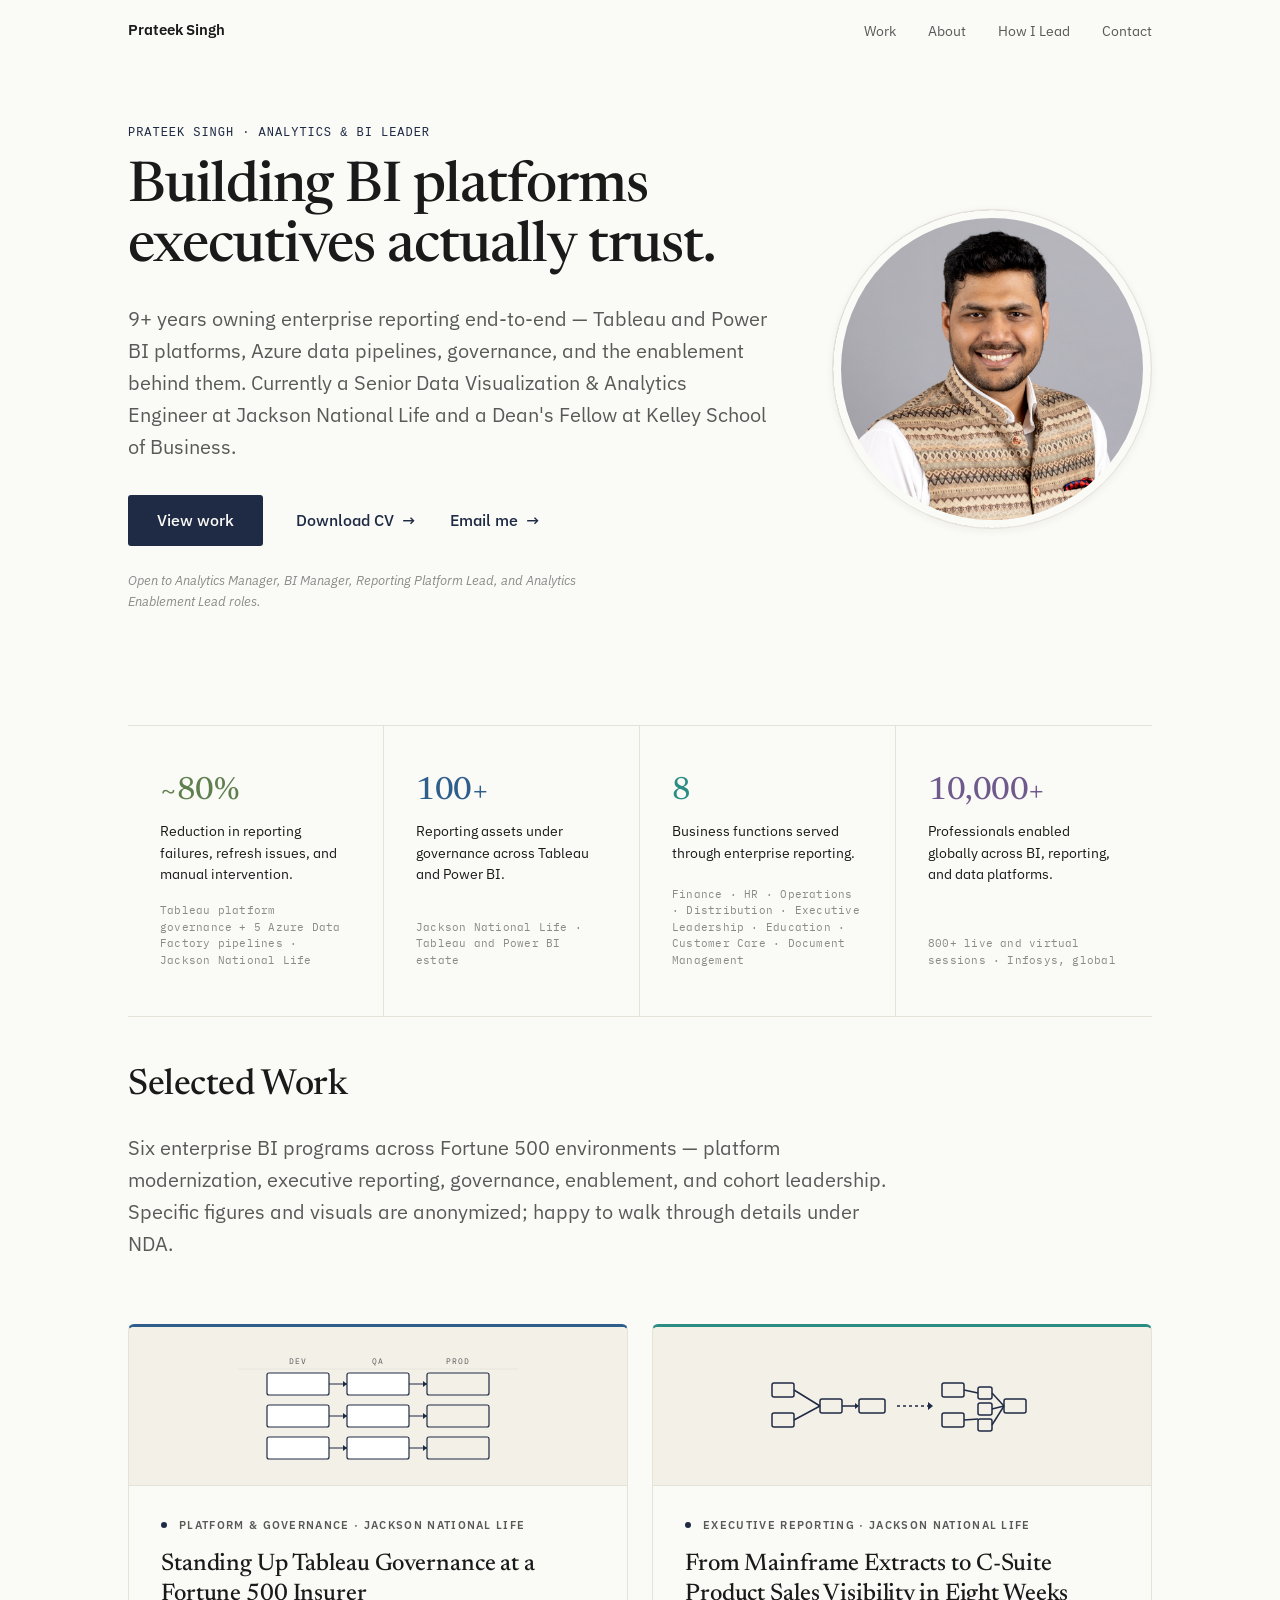
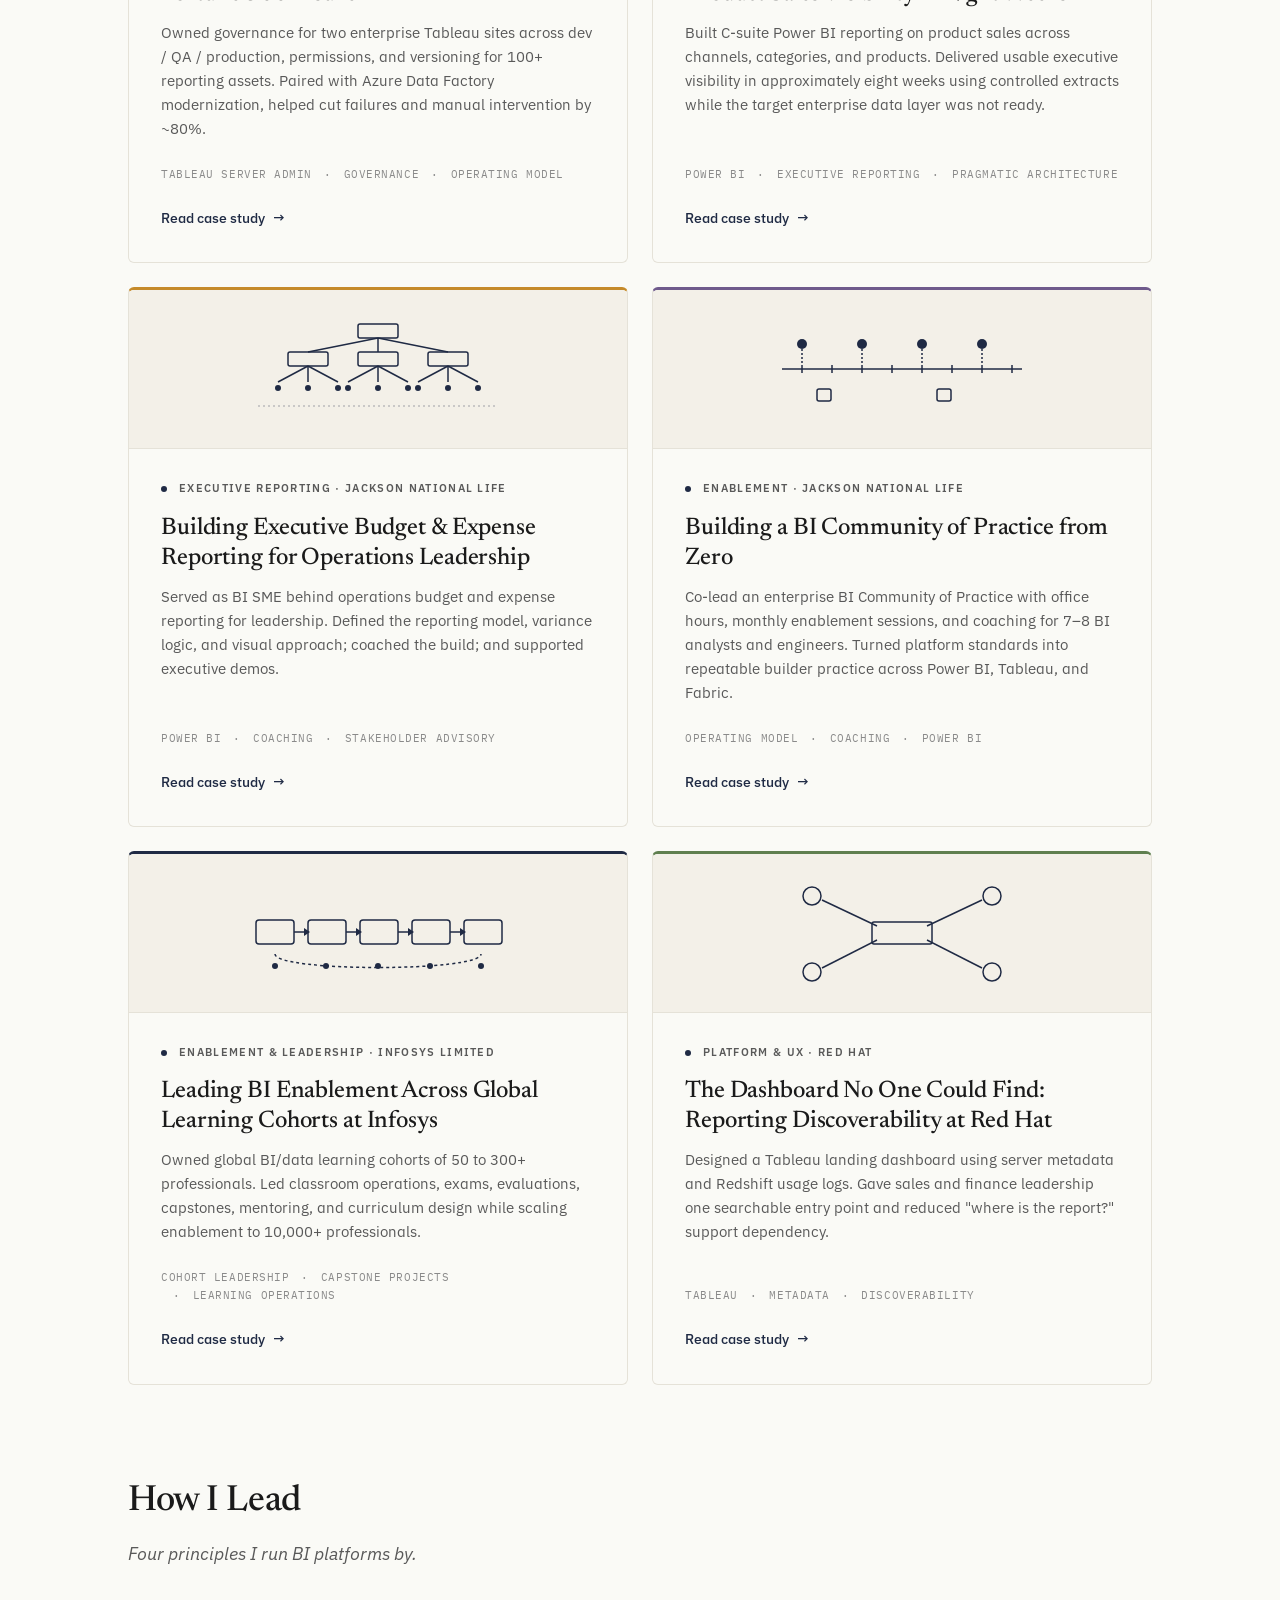
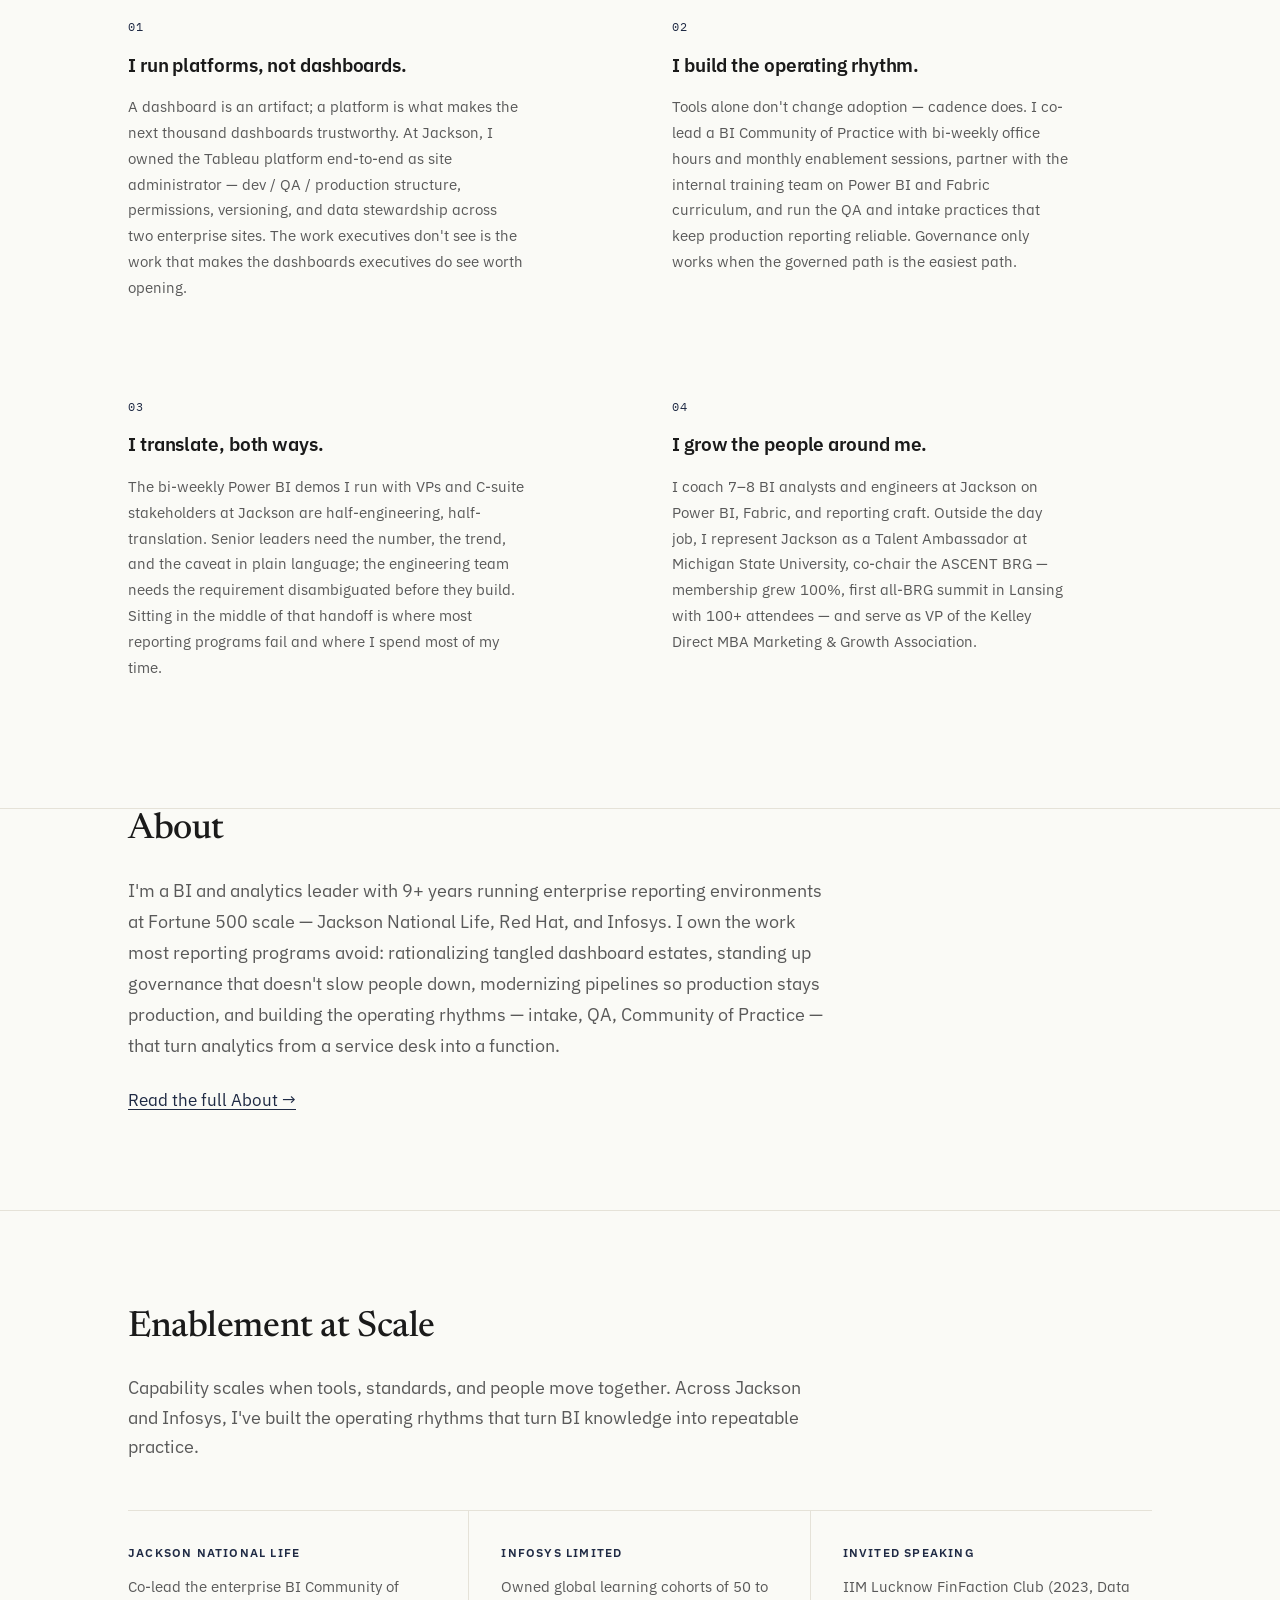
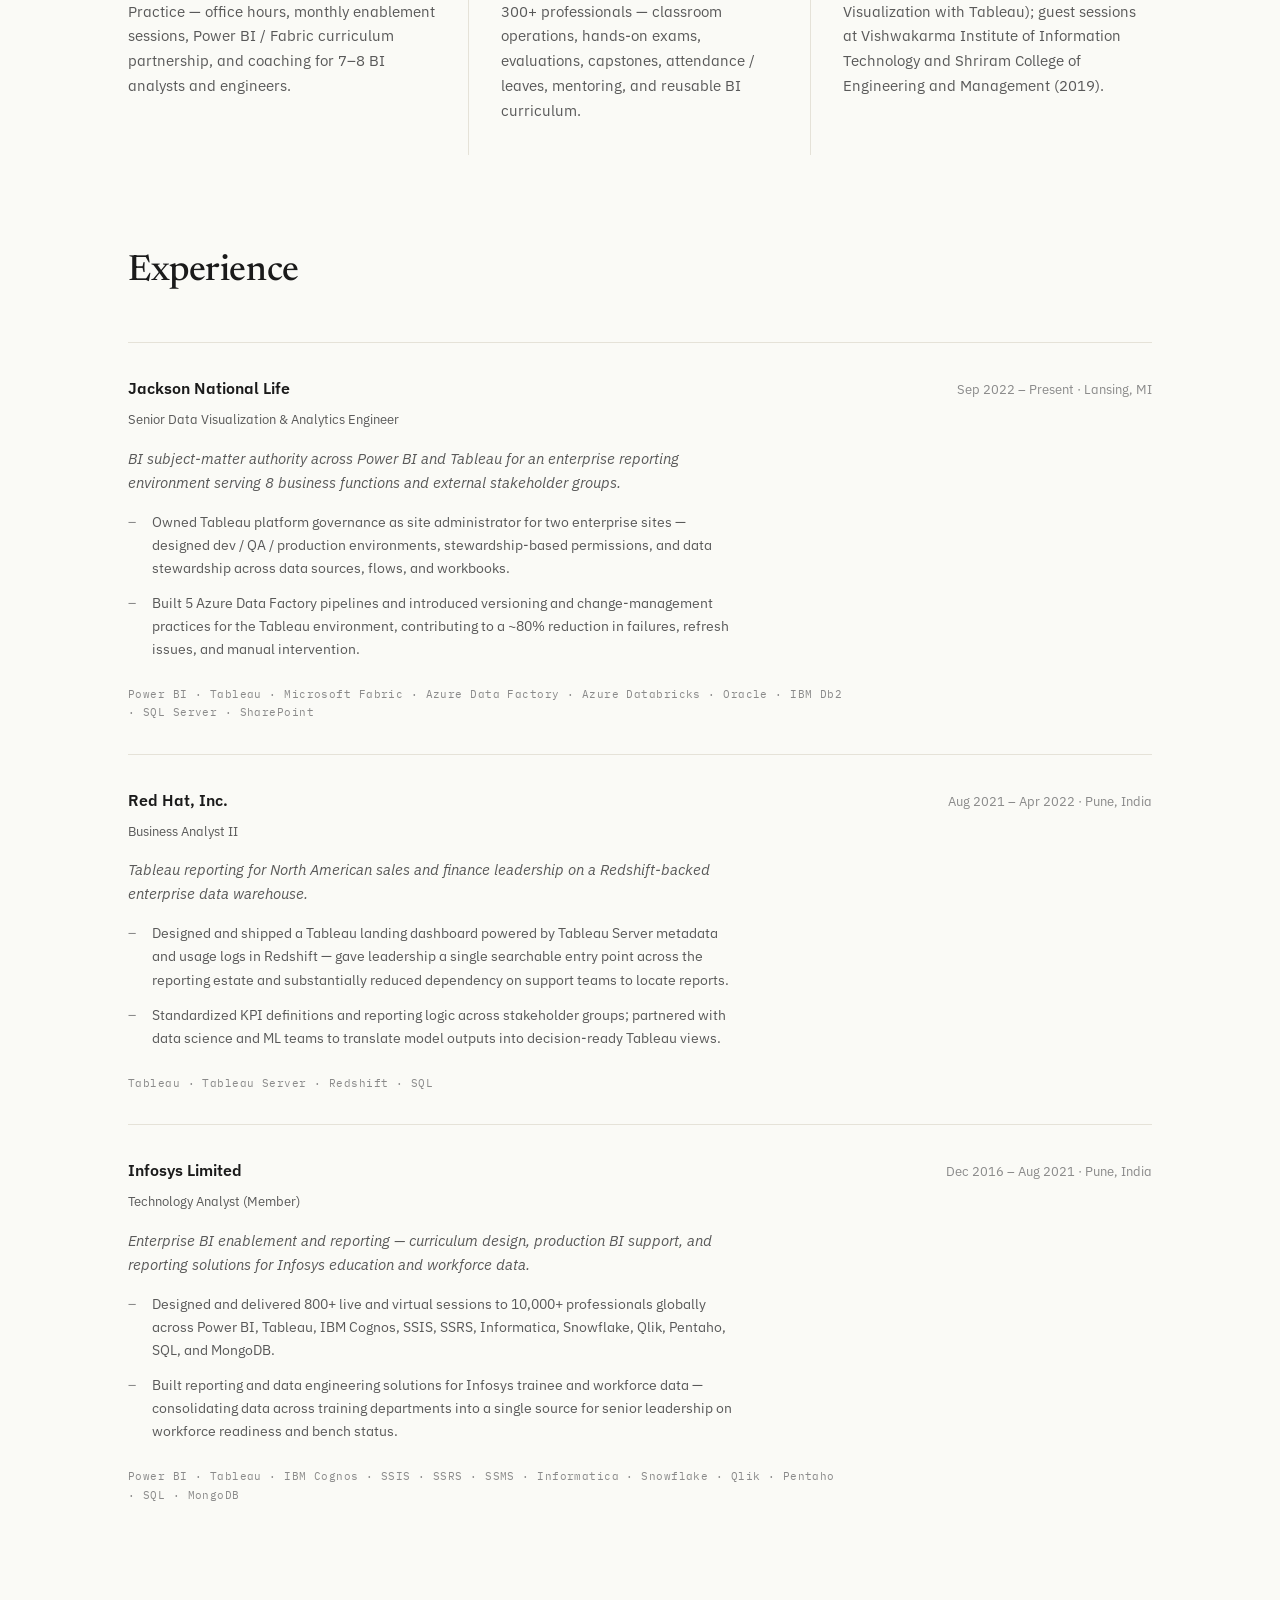
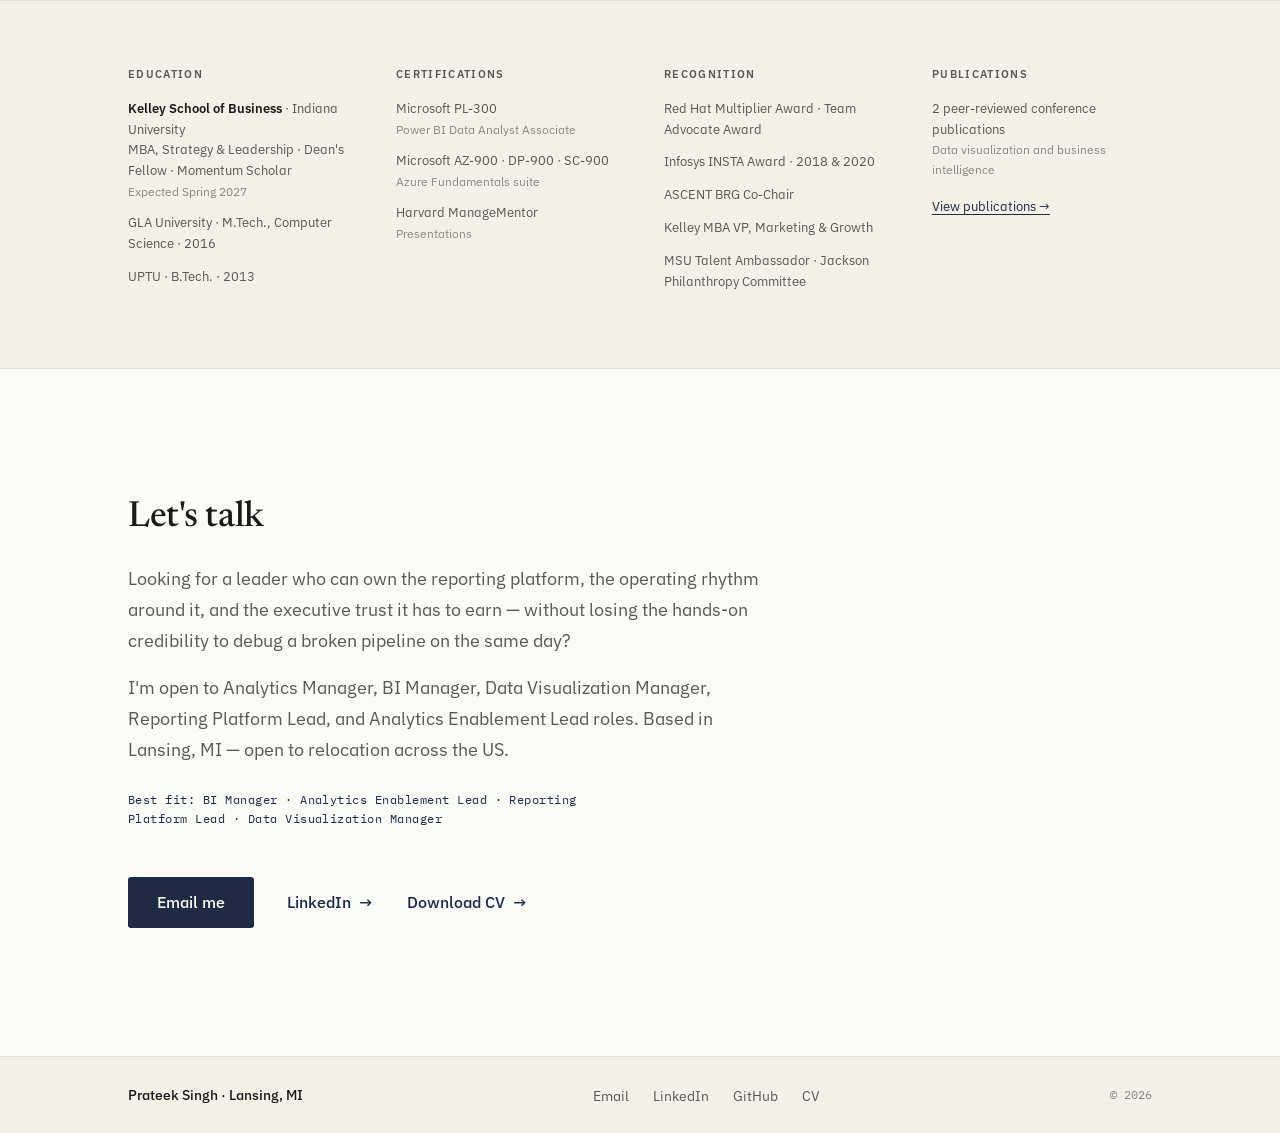
==== commit 42736ef1: "update and changes" ====
--- a/index.html
+++ b/index.html
@@ -51,20 +51,37 @@
          ============================================================ -->
     <section class="hero" aria-labelledby="hero-title">
       <div class="container">
-        <h1 id="hero-title" class="hero-title">Building BI platforms executives actually trust.</h1>
-
-        <p class="hero-lead">
-          9+ years owning enterprise reporting end-to-end — Tableau and Power BI platforms, Azure data pipelines, governance, and the enablement behind them. Currently a Senior Data Visualization &amp; Analytics Engineer at Jackson National Life and a Dean's Fellow at Kelley School of Business.
-        </p>
-
-        <div class="cta-group">
-          <a href="#work" class="btn btn-primary btn-lg">View work</a>
-          <a href="mailto:prateek.singh22@outlook.com" class="btn btn-secondary btn-lg">Email me <span class="arrow" aria-hidden="true">→</span></a>
-        </div>
-
-        <p class="openness">
-          Open to Analytics Manager, BI Manager, Reporting Platform Lead, and Analytics Enablement Lead roles.
-        </p>
+        <div class="hero-grid">
+          <div class="hero-copy">
+            <p class="hero-kicker">Prateek Singh · Analytics &amp; BI Leader</p>
+            <h1 id="hero-title" class="hero-title">Building BI platforms executives actually trust.</h1>
+
+            <p class="hero-lead">
+              9+ years owning enterprise reporting end-to-end — Tableau and Power BI platforms, Azure data pipelines, governance, and the enablement behind them. Currently a Senior Data Visualization &amp; Analytics Engineer at Jackson National Life and a Dean's Fellow at Kelley School of Business.
+            </p>
+
+            <div class="cta-group">
+              <a href="#work" class="btn btn-primary btn-lg">View work</a>
+              <a href="./cv/Prateek_Singh_Resume.pdf" class="btn btn-secondary btn-lg">Download CV <span class="arrow" aria-hidden="true">→</span></a>
+              <a href="mailto:prateek.singh22@outlook.com" class="btn btn-secondary btn-lg">Email me <span class="arrow" aria-hidden="true">→</span></a>
+            </div>
+
+            <p class="openness">
+              Open to Analytics Manager, BI Manager, Reporting Platform Lead, and Analytics Enablement Lead roles.
+            </p>
+          </div>
+
+          <figure class="hero-portrait" aria-label="Portrait of Prateek Singh">
+            <img
+              src="assets/headshot_circle.png"
+              alt="Portrait of Prateek Singh"
+              width="1600"
+              height="1600"
+              onerror="this.parentElement.classList.add('is-missing'); this.remove();"
+            >
+            <span class="portrait-fallback" aria-hidden="true">PS</span>
+          </figure>
+        </div>
       </div>
     </section>
 
@@ -115,7 +132,7 @@
         <h2 id="work-heading">Selected Work</h2>
 
         <p class="work-intro">
-          Five enterprise BI programs across Fortune 500 environments — platform modernization, executive reporting, governance, and enablement. Specific figures and visuals are anonymized; happy to walk through details under NDA.
+          Six enterprise BI programs across Fortune 500 environments — platform modernization, executive reporting, governance, enablement, and cohort leadership. Specific figures and visuals are anonymized; happy to walk through details under NDA.
         </p>
 
         <div class="card-grid">
@@ -181,7 +198,7 @@
               <div class="category-badge"><span class="dot dot--blue"></span>Platform &amp; Governance · Jackson National Life</div>
               <h3 class="case-title">Standing Up Tableau Governance at a Fortune 500 Insurer</h3>
               <p class="summary">
-                Owned platform governance as site administrator for two enterprise Tableau sites — dev / QA / production environments, stewardship-based permissions, and versioning practices across 100+ reporting assets. Combined with five Azure Data Factory pipelines, contributed to a ~80% reduction in failures, refresh issues, and manual intervention.
+                Owned governance for two enterprise Tableau sites across dev / QA / production, permissions, and versioning for 100+ reporting assets. Paired with Azure Data Factory modernization, helped cut failures and manual intervention by ~80%.
               </p>
               <ul class="tags">
                 <li class="tag">Tableau Server Admin</li>
@@ -234,7 +251,7 @@
               <div class="category-badge"><span class="dot dot--teal"></span>Executive Reporting · Jackson National Life</div>
               <h3 class="case-title">From Mainframe Extracts to C-Suite Product Sales Visibility in Eight Weeks</h3>
               <p class="summary">
-                Built executive Power BI reporting for C-suite and product leadership on revenue movement across channels, categories, and individual products. Delivered in approximately eight weeks using controlled extracts from mainframe-based and Oracle sources when the enterprise data layer wasn't ready. Established weekly, monthly, quarterly, and yearly review cadences.
+                Built C-suite Power BI reporting on product sales across channels, categories, and products. Delivered usable executive visibility in approximately eight weeks using controlled extracts while the target enterprise data layer was not ready.
               </p>
               <ul class="tags">
                 <li class="tag">Power BI</li>
@@ -296,7 +313,7 @@
               <div class="category-badge"><span class="dot dot--amber"></span>Executive Reporting · Jackson National Life</div>
               <h3 class="case-title">Building Executive Budget &amp; Expense Reporting for Operations Leadership</h3>
               <p class="summary">
-                Served as BI lead and SME supporting an operations partner who carried the Power BI build for operations and finance leadership on spend and budget conformance. Defined the reporting model, variance logic, and visualization approach; coached through the build; stood alongside the partner in executive demos.
+                Served as BI SME behind operations budget and expense reporting for leadership. Defined the reporting model, variance logic, and visual approach; coached the build; and supported executive demos.
               </p>
               <ul class="tags">
                 <li class="tag">Power BI</li>
@@ -309,48 +326,7 @@
 
 
           <!-- =================================================
-               Card 4 — Discoverability at Red Hat
-               ================================================= -->
-          <article class="case-card case-card--green">
-            <div class="card-visual" aria-hidden="true">
-              <!-- Hub-and-spoke: landing dashboard with 4 discovery patterns -->
-              <svg viewBox="0 0 280 110" xmlns="http://www.w3.org/2000/svg">
-                <g stroke="#1F2A44" stroke-width="1.5" fill="none">
-                  <!-- Central hub -->
-                  <rect x="110" y="44" width="60" height="22" rx="2"/>
-                  <!-- Upper-left spoke -->
-                  <line x1="115" y1="48" x2="60"  y2="22"/>
-                  <circle cx="50" cy="18" r="9"/>
-                  <!-- Upper-right spoke -->
-                  <line x1="165" y1="48" x2="220" y2="22"/>
-                  <circle cx="230" cy="18" r="9"/>
-                  <!-- Lower-left spoke -->
-                  <line x1="115" y1="62" x2="60"  y2="90"/>
-                  <circle cx="50" cy="94" r="9"/>
-                  <!-- Lower-right spoke -->
-                  <line x1="165" y1="62" x2="220" y2="90"/>
-                  <circle cx="230" cy="94" r="9"/>
-                </g>
-              </svg>
-            </div>
-            <div class="card-body">
-              <div class="category-badge"><span class="dot dot--green"></span>Platform &amp; UX · Red Hat</div>
-              <h3 class="case-title">The Dashboard No One Could Find: Reporting Discoverability at Red Hat</h3>
-              <p class="summary">
-                Designed and shipped a Tableau landing dashboard powered by Tableau Server metadata and Redshift usage logs. Gave leadership a single searchable entry point across the reporting estate and substantially reduced dependency on support teams to locate reports. Productionized before role transition.
-              </p>
-              <ul class="tags">
-                <li class="tag">Tableau</li>
-                <li class="tag">Metadata</li>
-                <li class="tag">Discoverability</li>
-              </ul>
-              <a href="./work/dashboard-discovery/" class="case-cta">Read case study <span class="arrow" aria-hidden="true">→</span></a>
-            </div>
-          </article>
-
-
-          <!-- =================================================
-               Card 5 — BI Community of Practice
+               Card 4 — BI Community of Practice
                ================================================= -->
           <article class="case-card case-card--plum">
             <div class="card-visual" aria-hidden="true">
@@ -391,7 +367,7 @@
               <div class="category-badge"><span class="dot dot--plum"></span>Enablement · Jackson National Life</div>
               <h3 class="case-title">Building a BI Community of Practice from Zero</h3>
               <p class="summary">
-                Co-lead the enterprise BI Community of Practice — bi-weekly office hours and monthly enablement sessions covering Power BI, Tableau, Microsoft Fabric, and visualization best practices. Coach and mentor 7–8 BI analysts and engineers in parallel. Partner with the internal training team on Power BI and Fabric curriculum.
+                Co-lead an enterprise BI Community of Practice with office hours, monthly enablement sessions, and coaching for 7–8 BI analysts and engineers. Turned platform standards into repeatable builder practice across Power BI, Tableau, and Fabric.
               </p>
               <ul class="tags">
                 <li class="tag">Operating Model</li>
@@ -402,6 +378,93 @@
             </div>
           </article>
 
+          <!-- =================================================
+               Card 5 — Infosys Cohort Leadership
+               ================================================= -->
+          <article class="case-card case-card--accent">
+            <div class="card-visual" aria-hidden="true">
+              <!-- Cohort enablement operating rhythm -->
+              <svg viewBox="0 0 280 110" xmlns="http://www.w3.org/2000/svg">
+                <g stroke="#1F2A44" stroke-width="1.5" fill="none">
+                  <rect x="18" y="42" width="38" height="24" rx="3"/>
+                  <rect x="70" y="42" width="38" height="24" rx="3"/>
+                  <rect x="122" y="42" width="38" height="24" rx="3"/>
+                  <rect x="174" y="42" width="38" height="24" rx="3"/>
+                  <rect x="226" y="42" width="38" height="24" rx="3"/>
+                  <line x1="56" y1="54" x2="70" y2="54"/>
+                  <line x1="108" y1="54" x2="122" y2="54"/>
+                  <line x1="160" y1="54" x2="174" y2="54"/>
+                  <line x1="212" y1="54" x2="226" y2="54"/>
+                  <path d="M37 76 C37 94, 243 94, 243 76" stroke-dasharray="3 3"/>
+                </g>
+                <g fill="#1F2A44">
+                  <polygon points="66,50 72,54 66,58"/>
+                  <polygon points="118,50 124,54 118,58"/>
+                  <polygon points="170,50 176,54 170,58"/>
+                  <polygon points="222,50 228,54 222,58"/>
+                  <circle cx="37" cy="88" r="3"/>
+                  <circle cx="88" cy="88" r="3"/>
+                  <circle cx="140" cy="88" r="3"/>
+                  <circle cx="192" cy="88" r="3"/>
+                  <circle cx="243" cy="88" r="3"/>
+                </g>
+              </svg>
+            </div>
+            <div class="card-body">
+              <div class="category-badge"><span class="dot dot--accent"></span>Enablement &amp; Leadership · Infosys Limited</div>
+              <h3 class="case-title">Leading BI Enablement Across Global Learning Cohorts at Infosys</h3>
+              <p class="summary">
+                Owned global BI/data learning cohorts of 50 to 300+ professionals. Led classroom operations, exams, evaluations, capstones, mentoring, and curriculum design while scaling enablement to 10,000+ professionals.
+              </p>
+              <ul class="tags">
+                <li class="tag">Cohort Leadership</li>
+                <li class="tag">Capstone Projects</li>
+                <li class="tag">Learning Operations</li>
+              </ul>
+              <a href="./work/infosys-training-leadership/" class="case-cta">Read case study <span class="arrow" aria-hidden="true">→</span></a>
+            </div>
+          </article>
+
+          <!-- =================================================
+               Card 6 — Discoverability at Red Hat
+               ================================================= -->
+          <article class="case-card case-card--green">
+            <div class="card-visual" aria-hidden="true">
+              <!-- Hub-and-spoke: landing dashboard with 4 discovery patterns -->
+              <svg viewBox="0 0 280 110" xmlns="http://www.w3.org/2000/svg">
+                <g stroke="#1F2A44" stroke-width="1.5" fill="none">
+                  <!-- Central hub -->
+                  <rect x="110" y="44" width="60" height="22" rx="2"/>
+                  <!-- Upper-left spoke -->
+                  <line x1="115" y1="48" x2="60"  y2="22"/>
+                  <circle cx="50" cy="18" r="9"/>
+                  <!-- Upper-right spoke -->
+                  <line x1="165" y1="48" x2="220" y2="22"/>
+                  <circle cx="230" cy="18" r="9"/>
+                  <!-- Lower-left spoke -->
+                  <line x1="115" y1="62" x2="60"  y2="90"/>
+                  <circle cx="50" cy="94" r="9"/>
+                  <!-- Lower-right spoke -->
+                  <line x1="165" y1="62" x2="220" y2="90"/>
+                  <circle cx="230" cy="94" r="9"/>
+                </g>
+              </svg>
+            </div>
+            <div class="card-body">
+              <div class="category-badge"><span class="dot dot--green"></span>Platform &amp; UX · Red Hat</div>
+              <h3 class="case-title">The Dashboard No One Could Find: Reporting Discoverability at Red Hat</h3>
+              <p class="summary">
+                Designed a Tableau landing dashboard using server metadata and Redshift usage logs. Gave sales and finance leadership one searchable entry point and reduced "where is the report?" support dependency.
+              </p>
+              <ul class="tags">
+                <li class="tag">Tableau</li>
+                <li class="tag">Metadata</li>
+                <li class="tag">Discoverability</li>
+              </ul>
+              <a href="./work/dashboard-discovery/" class="case-cta">Read case study <span class="arrow" aria-hidden="true">→</span></a>
+            </div>
+          </article>
+
         </div>
       </div>
     </section>
@@ -470,18 +533,18 @@
       <div class="container">
 
         <h2 id="enablement-heading">Enablement at Scale</h2>
-        <p class="enablement-intro">Capability scales with people, not tools. Across Jackson, Red Hat, and Infosys I've designed curricula, run office hours, and built the Communities of Practice that help teams build repeatable reporting practices.</p>
+        <p class="enablement-intro">Capability scales when tools, standards, and people move together. Across Jackson and Infosys, I've built the operating rhythms that turn BI knowledge into repeatable practice.</p>
 
         <div class="enablement-grid">
 
           <div class="enablement-item">
             <p class="enablement-company">Jackson National Life</p>
-            <p class="enablement-desc">Co-lead the enterprise BI Community of Practice — bi-weekly office hours and monthly enablement sessions. Partnered with the internal training team on Power BI and Microsoft Fabric curriculum. Coach and mentor 7–8 BI analysts and engineers.</p>
+            <p class="enablement-desc">Co-lead the enterprise BI Community of Practice — office hours, monthly enablement sessions, Power BI / Fabric curriculum partnership, and coaching for 7–8 BI analysts and engineers.</p>
           </div>
 
           <div class="enablement-item">
             <p class="enablement-company">Infosys Limited</p>
-            <p class="enablement-desc">Designed and delivered 800+ live and virtual BI sessions to 10,000+ professionals globally across Power BI, Tableau, IBM Cognos, SSIS, SSRS, Informatica, Snowflake, Qlik, Pentaho, and SQL. Authored 4 core BI learning modules for Infosys Lex; 2 extended to Springboard. Two Infosys INSTA Awards (2018, 2020).</p>
+            <p class="enablement-desc">Owned global learning cohorts of 50 to 300+ professionals — classroom operations, hands-on exams, evaluations, capstones, attendance / leaves, mentoring, and reusable BI curriculum.</p>
           </div>
 
           <div class="enablement-item">
@@ -605,6 +668,7 @@
         <div class="contact-body">
           <p>Looking for a leader who can own the reporting platform, the operating rhythm around it, and the executive trust it has to earn — without losing the hands-on credibility to debug a broken pipeline on the same day?</p>
           <p>I'm open to Analytics Manager, BI Manager, Data Visualization Manager, Reporting Platform Lead, and Analytics Enablement Lead roles. Based in Lansing, MI — open to relocation across the US.</p>
+          <p class="best-fit">Best fit: BI Manager · Analytics Enablement Lead · Reporting Platform Lead · Data Visualization Manager</p>
         </div>
 
         <div class="cta-group" style="margin-top: var(--s-7);">
--- a/styles/components.css
+++ b/styles/components.css
@@ -178,6 +178,29 @@
 /* ============================================================
    Hero
    ============================================================ */
+.hero-grid {
+  display: grid;
+  grid-template-columns: minmax(0, 1fr) minmax(220px, 320px);
+  gap: var(--s-8);
+  align-items: center;
+}
+
+.hero-copy {
+  min-width: 0;
+}
+
+.hero-kicker {
+  font-family: var(--mono);
+  font-size: 12px;
+  font-weight: 500;
+  letter-spacing: 0.08em;
+  line-height: 1.4;
+  text-transform: uppercase;
+  color: var(--accent);
+  margin-bottom: var(--s-4);
+  max-width: none;
+}
+
 .hero-title {
   max-width: 18ch;
 }
@@ -206,6 +229,76 @@
   color: var(--ink-faint);
   margin-top: var(--s-5);
   max-width: 56ch;
+}
+
+.hero-portrait {
+  position: relative;
+  width: 100%;
+  max-width: 320px;
+  aspect-ratio: 1;
+  justify-self: end;
+  margin: 0;
+  overflow: hidden;
+  border: 1px solid var(--rule);
+  border-radius: 50%;
+  background: var(--paper-warm);
+  box-shadow: var(--shadow-2);
+}
+
+.hero-portrait::after {
+  content: "";
+  position: absolute;
+  inset: 0;
+  border: 8px solid var(--paper);
+  border-radius: 50%;
+  pointer-events: none;
+}
+
+.hero-portrait img {
+  width: 100%;
+  height: 100%;
+  object-fit: cover;
+  object-position: center;
+}
+
+.portrait-fallback {
+  display: none;
+  position: absolute;
+  inset: 8px;
+  align-items: center;
+  justify-content: center;
+  border-radius: 50%;
+  border: 1px solid var(--rule);
+  font-family: var(--serif);
+  font-size: clamp(72px, 12vw, 104px);
+  font-weight: 500;
+  line-height: 1;
+  color: var(--accent);
+  background:
+    linear-gradient(135deg, rgba(47, 93, 140, 0.08), rgba(42, 140, 130, 0.12)),
+    var(--paper-warm);
+}
+
+.hero-portrait.is-missing .portrait-fallback {
+  display: flex;
+}
+
+@media (max-width: 900px) {
+  .hero-grid {
+    grid-template-columns: 1fr;
+    gap: var(--s-6);
+  }
+
+  .hero-portrait {
+    justify-self: start;
+    max-width: 280px;
+  }
+}
+
+@media (max-width: 540px) {
+  .hero-portrait {
+    max-width: 220px;
+  }
 }
 
 /* ============================================================
@@ -436,6 +529,7 @@
 .case-card--amber { border-top: 3px solid var(--viz-amber); }
 .case-card--plum  { border-top: 3px solid var(--viz-plum); }
 .case-card--green { border-top: 3px solid var(--viz-green); }
+.case-card--accent { border-top: 3px solid var(--accent); }
 
 /* Category badge dot color variants */
 .dot--blue  { background: var(--viz-blue); }
@@ -443,6 +537,7 @@
 .dot--amber { background: var(--viz-amber); }
 .dot--plum  { background: var(--viz-plum); }
 .dot--green { background: var(--viz-green); }
+.dot--accent { background: var(--accent); }
 
 /* Metric anchor number: subtle semantic tint on the large stat */
 .metric--green .anchor { color: var(--viz-green); }
@@ -515,6 +610,16 @@
   border-bottom: 1px solid var(--rule);
 }
 
+.about-preview + .section {
+  padding-top: var(--s-9);
+}
+
+@media (max-width: 720px) {
+  .about-preview + .section {
+    padding-top: var(--s-7);
+  }
+}
+
 .about-body {
   font-family: var(--sans);
   font-size: clamp(16px, 1.7vw, 18px);
@@ -573,6 +678,48 @@
   line-height: 1.65;
   color: var(--ink-muted);
   max-width: none;
+}
+
+/* ============================================================
+   Recommendations — compact social proof for About
+   ============================================================ */
+.quote-grid {
+  display: grid;
+  grid-template-columns: repeat(3, 1fr);
+  gap: var(--s-5);
+  margin-top: var(--s-7);
+}
+
+.quote-card {
+  border-top: 1px solid var(--rule);
+  padding-top: var(--s-5);
+}
+
+.quote-copy {
+  font-family: var(--serif);
+  font-size: 18px;
+  font-style: italic;
+  line-height: 1.55;
+  color: var(--ink);
+  max-width: none;
+}
+
+.quote-source {
+  font-family: var(--sans);
+  font-size: 12px;
+  line-height: 1.55;
+  color: var(--ink-faint);
+  margin-top: var(--s-4);
+  max-width: none;
+}
+
+.quote-source strong {
+  color: var(--ink);
+  font-weight: 600;
+}
+
+@media (max-width: 900px) {
+  .quote-grid { grid-template-columns: 1fr; }
 }
 
 @media (max-width: 900px) {
@@ -760,6 +907,16 @@
 
 .contact-body p + p { margin-top: var(--s-4); }
 
+.contact-body .best-fit {
+  font-family: var(--mono);
+  font-size: 12px;
+  line-height: 1.65;
+  letter-spacing: 0.04em;
+  color: var(--accent);
+  margin-top: var(--s-5);
+  max-width: 68ch;
+}
+
 /* ============================================================
    Site footer
    ============================================================ */
